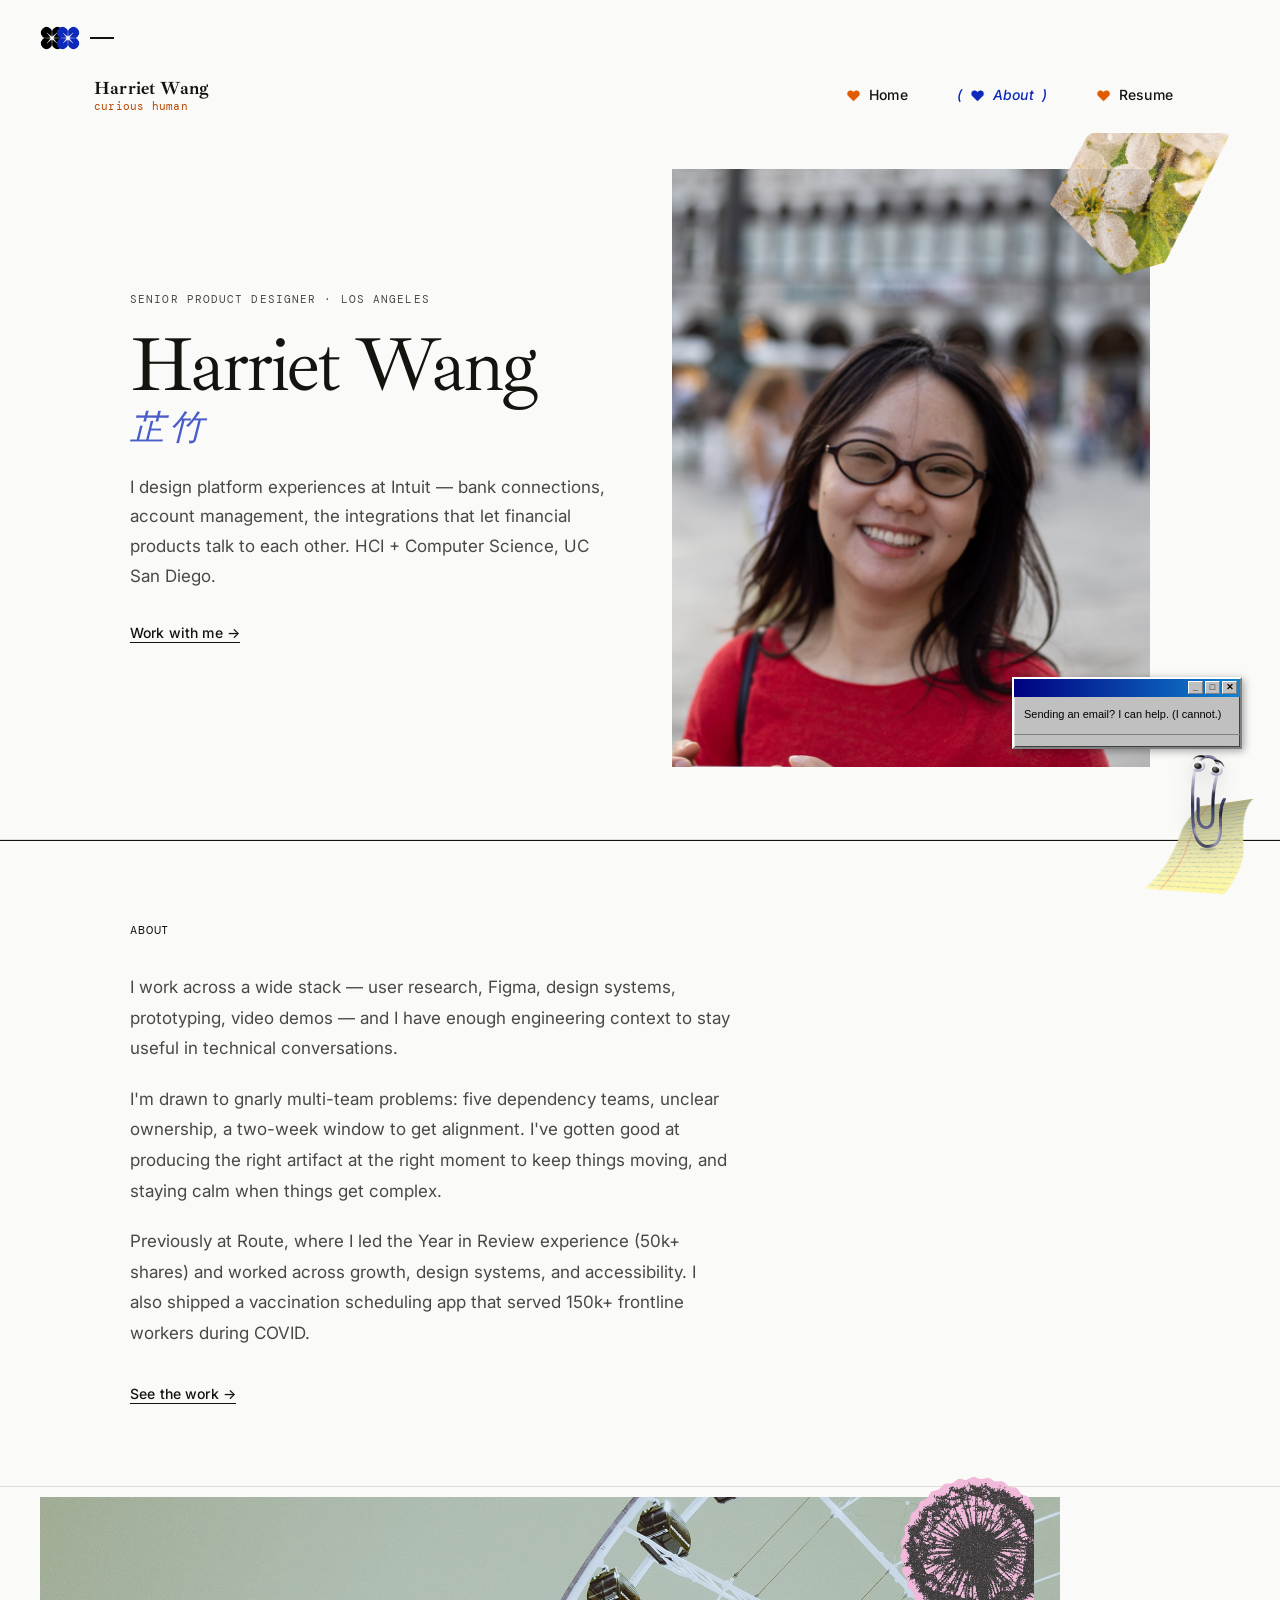
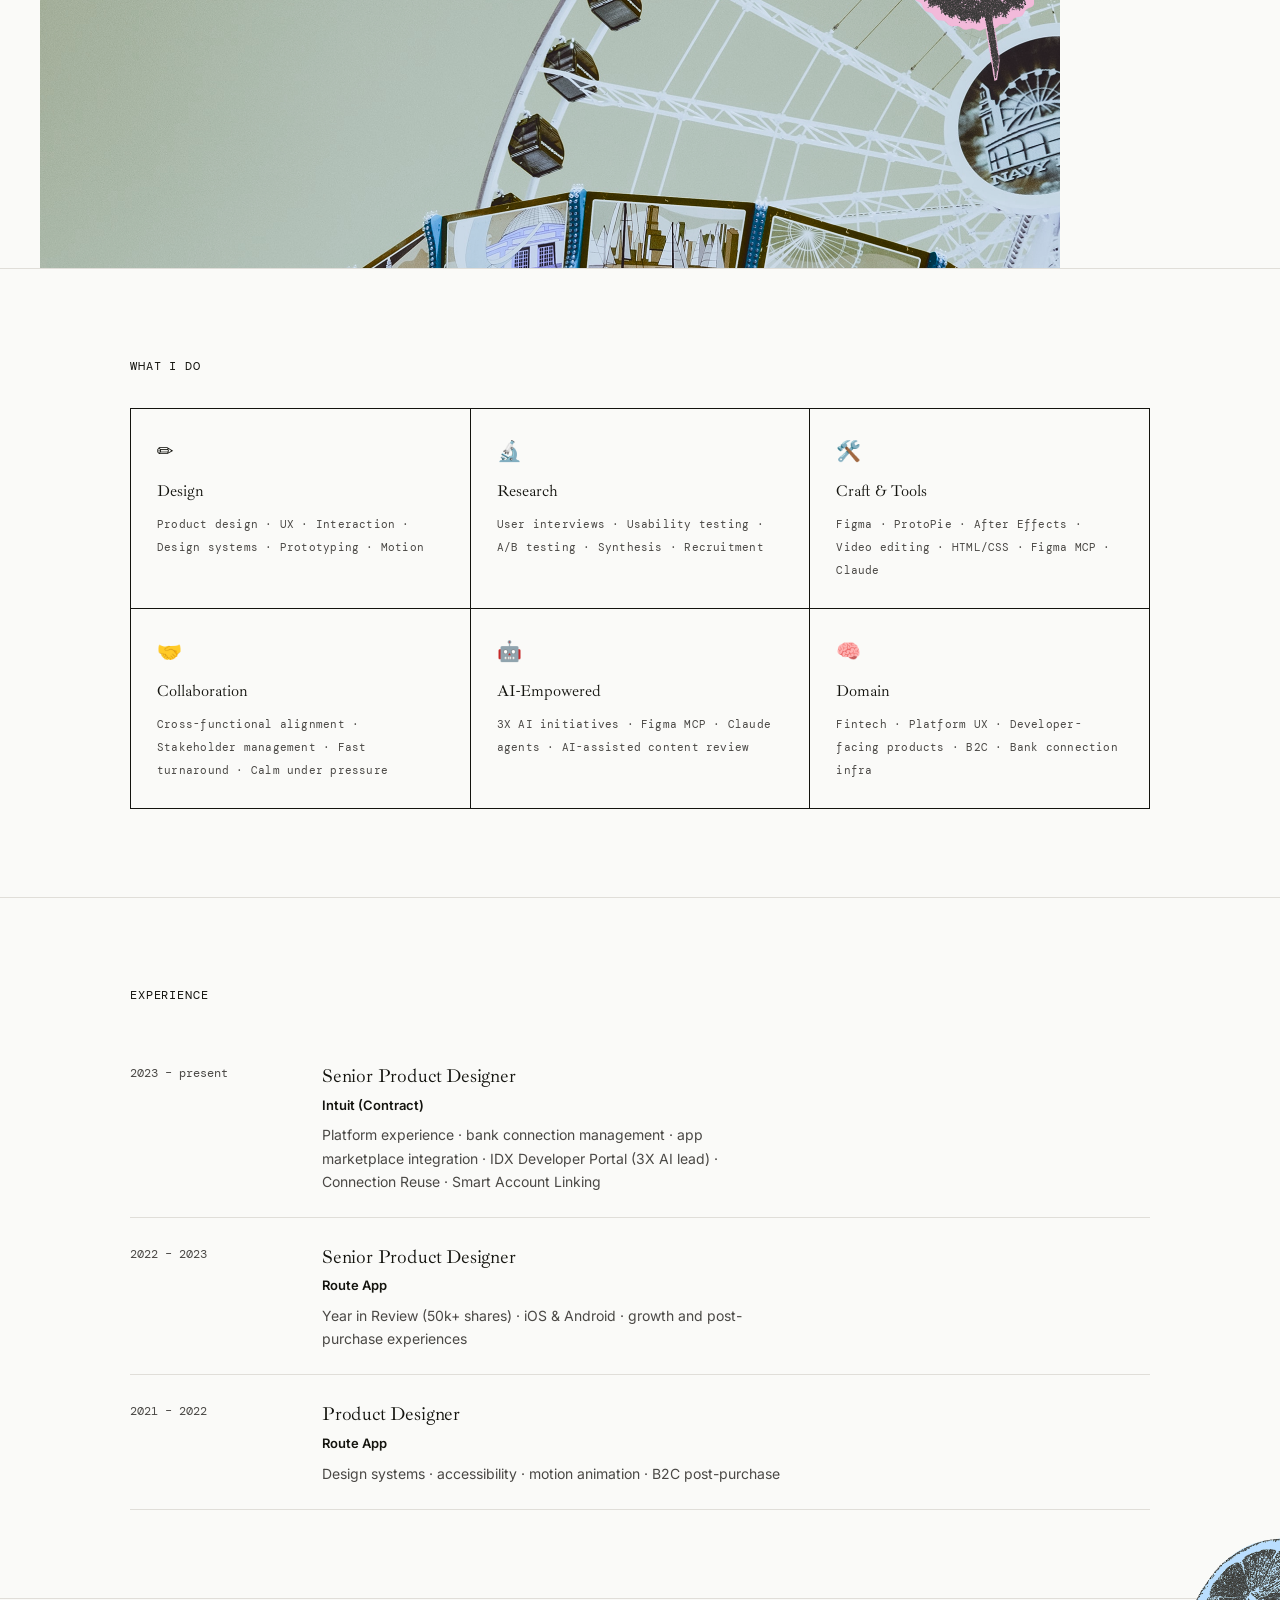
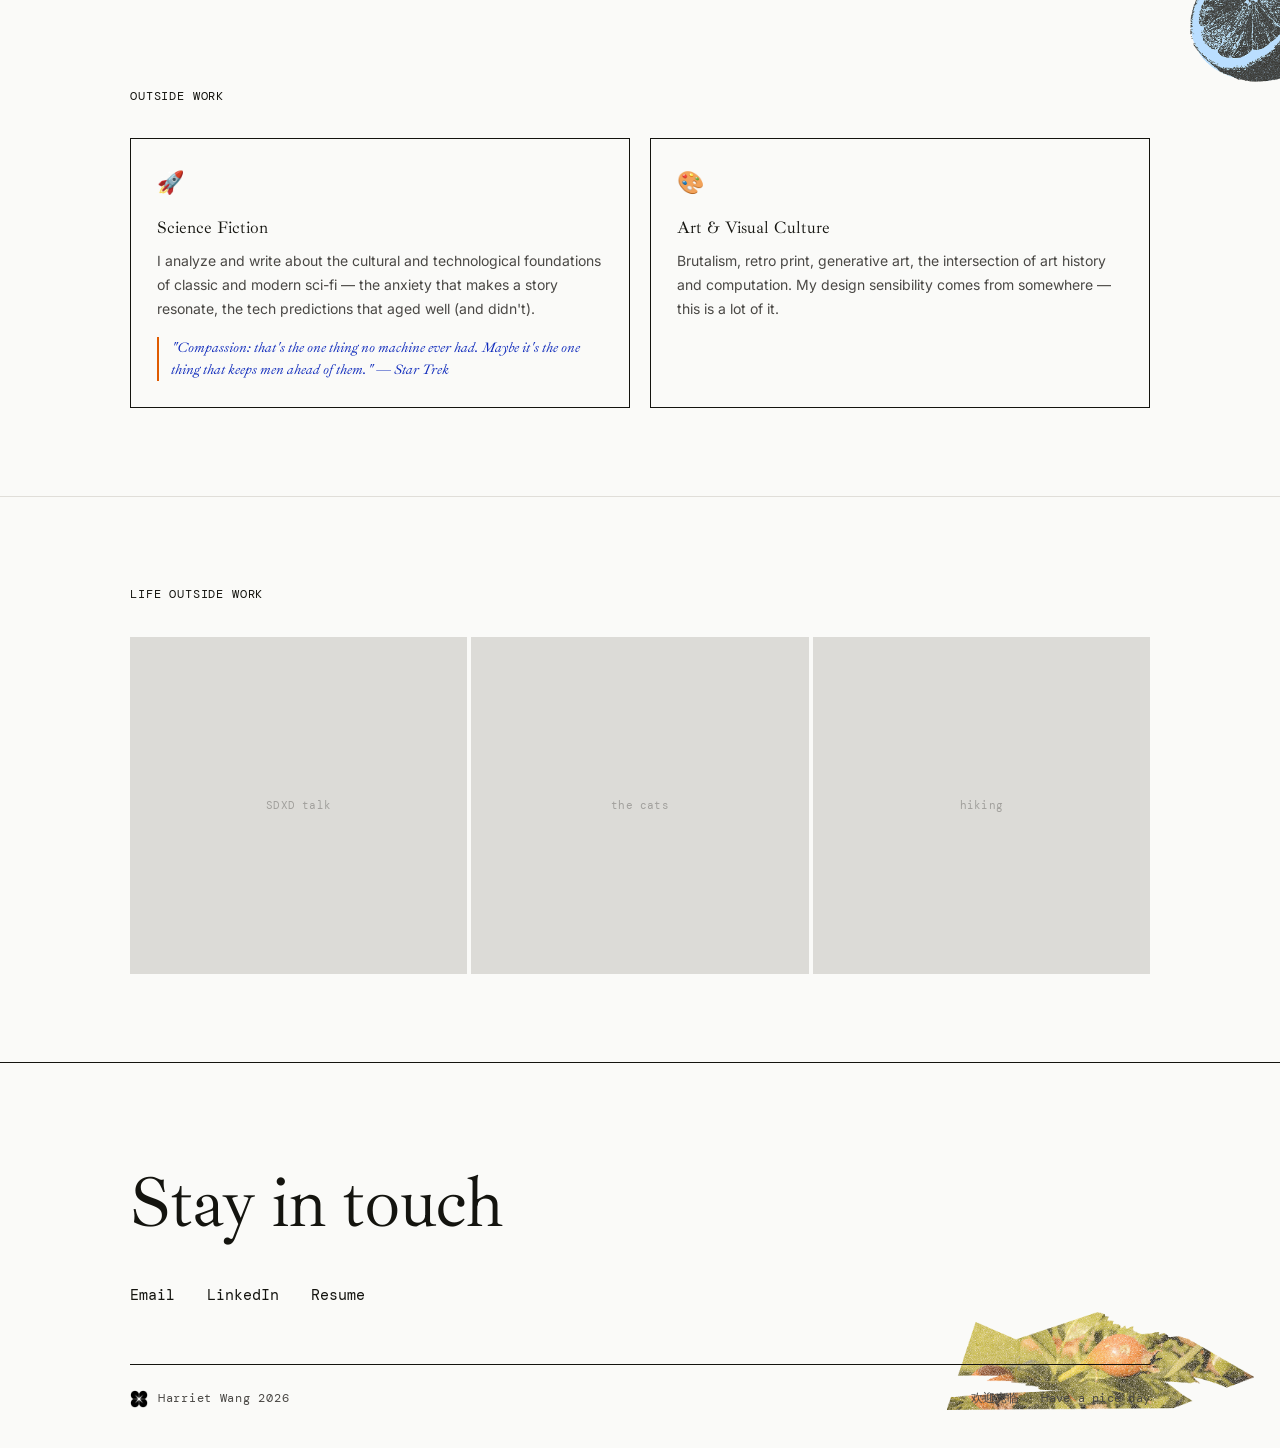
==== pages/about.html @ 8d23b176 "Initial commit — y2k brutalist redesign" ====
<!DOCTYPE html>
<html lang="en">
<head>
  <meta charset="UTF-8"/><meta name="viewport" content="width=device-width, initial-scale=1.0"/>
  <title>About — Harriet Wang</title>
  <meta name="description" content="About Harriet Wang — a product designer with 6+ years across fintech platforms, design systems, and B2C growth experiences."/>
  <link rel="canonical" href="https://your-domain-here.com/pages/about.html"/>

  <!-- Open Graph / social preview — update SITE in this comment's source (build script) once the real domain is live -->
  <meta property="og:type" content="website"/>
  <meta property="og:site_name" content="Harriet Wang"/>
  <meta property="og:title" content="About — Harriet Wang"/>
  <meta property="og:description" content="About Harriet Wang — a product designer with 6+ years across fintech platforms, design systems, and B2C growth experiences."/>
  <meta property="og:url" content="https://your-domain-here.com/pages/about.html"/>
  <meta property="og:image" content="https://your-domain-here.com/img/og-image.jpg"/>
  <meta name="twitter:card" content="summary_large_image"/>
  <meta name="twitter:title" content="About — Harriet Wang"/>
  <meta name="twitter:description" content="About Harriet Wang — a product designer with 6+ years across fintech platforms, design systems, and B2C growth experiences."/>
  <meta name="twitter:image" content="https://your-domain-here.com/img/og-image.jpg"/>

  <link rel="icon" href="../favicon.ico" sizes="any"/>
  <link rel="icon" type="image/png" sizes="32x32" href="../img/favicon-32.png"/>
  <link rel="icon" type="image/png" sizes="16x16" href="../img/favicon-16.png"/>
  <link rel="apple-touch-icon" href="../img/apple-touch-icon.png"/>
  <link rel="stylesheet" href="../css/style.css"/>
  <script src="../js/main.js" defer></script>
</head>
<body>

<div class="brand-strip">
  <a href="../index.html" class="brand" aria-label="Harriet Wang — Home">
    <img src="../img/clover-black.png" alt="" class="brand__clover"/>
    <img src="../img/clover-blue.png" alt="" class="brand__clover"/>
    <span class="brand__dash"></span>
  </a>
</div>

<nav class="nav">
  <div class="nav__pill">
    <div class="nav__brandtext">
      <a href="../index.html" class="nav__name">Harriet Wang</a>
      <span class="nav__tagline">curious human</span>
    </div>
    <ul class="nav__links">
      <li><a href="../index.html" class="nav__link"><span class="nav__heart"><img class="h-orange" src="../img/heart-orange.png" alt=""/><img class="h-blue" src="../img/heart-blue.png" alt=""/></span>Home</a></li>
      <li><a href="about.html" class="nav__link"><span class="nav__heart"><img class="h-orange" src="../img/heart-orange.png" alt=""/><img class="h-blue" src="../img/heart-blue.png" alt=""/></span>About</a></li>
      <li><a href="../files/Harriet-Wang-Resume.pdf" class="nav__link" target="_blank"><span class="nav__heart"><img class="h-orange" src="../img/heart-orange.png" alt=""/><img class="h-blue" src="../img/heart-blue.png" alt=""/></span>Resume</a></li>
    </ul>
  </div>
</nav>

<main>
<section class="about-hero">
  <img src="../img/blossom.png" alt="" class="deco about-hero__deco" aria-hidden="true"/>
  <div class="container about-hero__inner">
    <div>
      <p class="about-hero__eyebrow">Senior Product Designer · Los Angeles</p>
      <h1 class="about-hero__name">
        Harriet Wang
        <span class="zh">芷竹</span>
      </h1>
      <p class="about-hero__bio">
        I design platform experiences at Intuit — bank connections, account management, the integrations that let financial products talk to each other. HCI + Computer Science, UC San Diego.
      </p>
      <a href="mailto:harrietzzw@gmail.com" class="link-primary">Work with me →</a>
    </div>
    <div class="about-hero__photo">
      <img src="../img/harriet.jpg" alt="Harriet Wang" loading="lazy"/>
    </div>
  </div>
</section>

<hr class="rule"/>

<section class="about-bio-section">
  <div class="container">
    <h2 class="section-label fade-in">About</h2>
    <p class="fade-in">I work across a wide stack — user research, Figma, design systems, prototyping, video demos — and I have enough engineering context to stay useful in technical conversations.</p>
    <p class="fade-in">I'm drawn to gnarly multi-team problems: five dependency teams, unclear ownership, a two-week window to get alignment. I've gotten good at producing the right artifact at the right moment to keep things moving, and staying calm when things get complex.</p>
    <p class="fade-in">Previously at Route, where I led the Year in Review experience (50k+ shares) and worked across growth, design systems, and accessibility. I also shipped a vaccination scheduling app that served 150k+ frontline workers during COVID.</p>
    <a href="../index.html" class="link-primary fade-in">See the work →</a>
  </div>
</section>

<hr class="rule"/>

<section>
  <div class="container about-photo">
    <img src="../img/dandelion.png" alt="" class="deco about-photo__deco" aria-hidden="true"/>
    <div class="about-photo__frame">
      <img src="../img/ferris-wheel.png" alt="Navy Pier ferris wheel"/>
    </div>
  </div>
</section>

<hr class="rule"/>

<section style="padding: clamp(3rem,7vw,5.5rem) 0;">
  <div class="container">
    <h2 class="section-label fade-in">What I do</h2>
    <div class="skills-grid fade-in">
      <div class="skill-item"><div class="skill-item__icon">✏️</div><h3 class="skill-item__title">Design</h3><p class="skill-item__list">Product design · UX · Interaction · Design systems · Prototyping · Motion</p></div>
      <div class="skill-item"><div class="skill-item__icon">🔬</div><h3 class="skill-item__title">Research</h3><p class="skill-item__list">User interviews · Usability testing · A/B testing · Synthesis · Recruitment</p></div>
      <div class="skill-item"><div class="skill-item__icon">🛠️</div><h3 class="skill-item__title">Craft & Tools</h3><p class="skill-item__list">Figma · ProtoPie · After Effects · Video editing · HTML/CSS · Figma MCP · Claude</p></div>
      <div class="skill-item"><div class="skill-item__icon">🤝</div><h3 class="skill-item__title">Collaboration</h3><p class="skill-item__list">Cross-functional alignment · Stakeholder management · Fast turnaround · Calm under pressure</p></div>
      <div class="skill-item"><div class="skill-item__icon">🤖</div><h3 class="skill-item__title">AI-Empowered</h3><p class="skill-item__list">3X AI initiatives · Figma MCP · Claude agents · AI-assisted content review</p></div>
      <div class="skill-item"><div class="skill-item__icon">🧠</div><h3 class="skill-item__title">Domain</h3><p class="skill-item__list">Fintech · Platform UX · Developer-facing products · B2C · Bank connection infra</p></div>
    </div>
  </div>
</section>

<hr class="rule"/>

<section style="padding: clamp(3rem,7vw,5.5rem) 0; position:relative;">
  <img src="../img/lemon.png" alt="" class="deco exp-photo-deco" aria-hidden="true"/>
  <div class="container">
    <h2 class="section-label fade-in">Experience</h2>
    <div class="exp-item fade-in"><span class="exp-item__date">2023 – present</span><div><p class="exp-item__role">Senior Product Designer</p><p class="exp-item__co">Intuit (Contract)</p><p class="exp-item__desc">Platform experience · bank connection management · app marketplace integration · IDX Developer Portal (3X AI lead) · Connection Reuse · Smart Account Linking</p></div></div>
    <div class="exp-item fade-in"><span class="exp-item__date">2022 – 2023</span><div><p class="exp-item__role">Senior Product Designer</p><p class="exp-item__co">Route App</p><p class="exp-item__desc">Year in Review (50k+ shares) · iOS & Android · growth and post-purchase experiences</p></div></div>
    <div class="exp-item fade-in"><span class="exp-item__date">2021 – 2022</span><div><p class="exp-item__role">Product Designer</p><p class="exp-item__co">Route App</p><p class="exp-item__desc">Design systems · accessibility · motion animation · B2C post-purchase</p></div></div>
  </div>
</section>

<hr class="rule"/>

<section style="padding: clamp(3rem,7vw,5.5rem) 0;">
  <div class="container">
    <h2 class="section-label fade-in">Outside work</h2>
    <div class="outside-grid fade-in">
      <div class="outside-card">
        <div class="outside-card__emoji">🚀</div>
        <h3 class="outside-card__title">Science Fiction</h3>
        <p class="outside-card__body">I analyze and write about the cultural and technological foundations of classic and modern sci-fi — the anxiety that makes a story resonate, the tech predictions that aged well (and didn't).</p>
        <p class="outside-card__quote">"Compassion: that's the one thing no machine ever had. Maybe it's the one thing that keeps men ahead of them." — Star Trek</p>
      </div>
      <div class="outside-card">
        <div class="outside-card__emoji">🎨</div>
        <h3 class="outside-card__title">Art & Visual Culture</h3>
        <p class="outside-card__body">Brutalism, retro print, generative art, the intersection of art history and computation. My design sensibility comes from somewhere — this is a lot of it.</p>
      </div>
    </div>
  </div>
</section>

<hr class="rule"/>

<!-- ============================================================
     Life outside work — Instagram-style photo grid. Hover each cell
     to see the caption via the custom cursor tooltip (same
     mechanism the project cards use — just a data-cursor attribute).
     Swap the grey .ig-cell__ph placeholder divs for real
     <img src="..."/> tags once photos are ready; the data-cursor
     caption and hover behavior need no changes. To add a photo,
     copy one .ig-cell block and edit the caption + placeholder text.
     ============================================================ -->
<section style="padding: clamp(3rem,7vw,5.5rem) 0;">
  <div class="container">
    <h2 class="section-label fade-in">Life outside work</h2>
    <div class="ig-grid fade-in">
      <div class="ig-cell" data-cursor="Harriet giving a talk at SDXD conference" role="img" aria-label="Harriet giving a talk at SDXD conference">
        <div class="ig-cell__ph"><span>SDXD talk</span></div>
      </div>
      <div class="ig-cell" data-cursor="Harriet's cats" role="img" aria-label="Harriet's cats">
        <div class="ig-cell__ph"><span>the cats</span></div>
      </div>
      <div class="ig-cell" data-cursor="Harriet enjoys hiking in her free time" role="img" aria-label="Harriet enjoys hiking in her free time">
        <div class="ig-cell__ph"><span>hiking</span></div>
      </div>
    </div>
  </div>
</section>

</main>

<footer class="footer">
  <img src="../img/berry-leaf.png" alt="" class="footer-deco" aria-hidden="true"/>
  <div class="container footer__content">
    <h2 class="footer__headline">Stay in touch</h2>
    <div class="footer__links">
      <a href="mailto:harrietzzw@gmail.com" class="footer__link">Email</a>
      <a href="#" class="footer__link">LinkedIn</a>
      <a href="../files/Harriet-Wang-Resume.pdf" class="footer__link">Resume</a>
    </div>
    <div class="footer__bottom">
      <img src="../img/clover-black.png" alt="" class="footer__bottom-clover"/>
      <span class="footer__sig">Harriet Wang 2026</span>
      <span class="footer__closing">欢迎光临 · Have a nice day</span>
    </div>
  </div>
</footer>

</body>
</html>
---- css/style.css ----
/* ============================================
   HARRIET WANG — v3
   Almost white · One accent · Images · Readable
   ============================================ */

@import url('https://fonts.googleapis.com/css2?family=Ibarra+Real+Nova:ital,wght@0,400..700;1,400..700&family=Inter:ital,opsz,wght@0,14..32,300..700;1,14..32,400..500&family=DM+Mono:wght@400;500&display=swap');

:root {
  --bg:       #FAFAF8;
  --surface:  #F3F2EF;
  --ink:      #14140F;
  --mid:      #4A4845;
  --faint:    #E0DED9;
  --accent:   #0D29BB;   /* blue heart */
  --orange:   #DF5B01;   /* orange heart — decorative/large-text/border use (3:1 AA-large is enough) */
  --orange-text: #B84600; /* darker variant for small running text — passes 4.5:1 AA on --bg */

  /* display: serif close to Ibarra Real Nova · retro mono: SF Mono w/ DM Mono fallback · body: Inter */
  --serif:  'Ibarra Real Nova', 'DM Serif Display', Georgia, serif;
  --sans:   'Inter', 'DM Sans', system-ui, sans-serif;
  --mono:   ui-monospace, 'SF Mono', 'SFMono-Regular', Menlo, Consolas, 'DM Mono', monospace;

  --nav-h:  60px;
  --max-w:  1100px;
  --gutter: clamp(1.25rem, 4vw, 2.5rem);
  --radius: 0px;   /* brutalist: square corners everywhere except the pill nav + CTA pill */
}

*, *::before, *::after { box-sizing: border-box; margin: 0; padding: 0; }
html { font-size: 16px; scroll-behavior: smooth; -webkit-font-smoothing: antialiased; }
body {
  background: var(--bg); color: var(--ink); font-family: var(--sans); line-height: 1.6; overflow-x: hidden;
}
/* cursor:none only applies once main.js confirms the custom cursor actually initialized —
   see initCursor() in main.js. This means if JS fails to load, people keep a normal
   pointer instead of losing the cursor entirely. */
.has-custom-cursor,
.has-custom-cursor a, .has-custom-cursor button, .has-custom-cursor .project-card, .has-custom-cursor .project-card *,
.has-custom-cursor [data-cursor],
.has-custom-cursor #clippy, .has-custom-cursor #clippy *, .has-custom-cursor #clippy-paper,
.has-custom-cursor input, .has-custom-cursor select, .has-custom-cursor textarea,
.has-custom-cursor [role="button"], .has-custom-cursor .glow-word, .has-custom-cursor .nav__link {
  cursor: none;
}

/* ── KEYBOARD FOCUS ──
   Custom, on-brand focus ring — shows only for keyboard navigation (:focus-visible),
   never on mouse clicks, so it doesn't clash with the custom cursor. */
a:focus-visible, button:focus-visible, input:focus-visible,
[role="button"]:focus-visible, .project-card:focus-visible,
.carousel-btn:focus-visible, .nav__link:focus-visible {
  outline: 2px solid var(--accent);
  outline-offset: 3px;
}
.btn-pill:focus-visible { outline-offset: 4px; }

/* ── CUSTOM CURSOR ── */
.cursor {
  position: fixed; top: 0; left: 0; z-index: 99999;
  pointer-events: none; display: flex; align-items: flex-start; gap: 8px;
  opacity: 0; transition: opacity 0.15s;
  will-change: transform;
}
.cursor__arrow {
  width: 22px; height: 22px; flex-shrink: 0;
  transition: width .18s ease, height .18s ease;
  display: block;
}
.cursor__label {
  font-family: var(--mono); font-size: 10px; letter-spacing: 0.04em;
  background: var(--ink); color: var(--bg);
  padding: 3px 8px; border-radius: 4px;
  white-space: nowrap;
  opacity: 0; transform: translateY(3px) translateX(-4px);
  transition: opacity .18s ease, transform .18s ease;
  margin-top: 4px;
}
.cursor.is-hover .cursor__label { opacity: 1; transform: none; }

a { color: inherit; text-decoration: none; }
img { display: block; max-width: 100%; }

/* ============================================  BRAND MARK (static, scrolls away — NOT part of the floating nav)  */
.brand-strip { padding: 26px var(--gutter) 0; position: relative; z-index: 90; }
.brand {
  display: inline-flex; align-items: center; gap: 0;
}
.brand__clover { height: 24px; width: auto; display: block; }
.brand__clover + .brand__clover { margin-left: -8px; }
.brand__dash { width: 24px; height: 1.5px; background: var(--ink); margin-left: 10px; }

/* ============================================  NAV (sticky → floating pill on scroll)  */
.nav {
  position: sticky; top: 0; z-index: 100;
  padding: 14px var(--gutter);
  transition: padding 0.35s ease;
}
.nav__pill {
  max-width: var(--max-w); margin: 0 auto;
  display: flex; align-items: center; justify-content: space-between;
  padding: 6px 4px;
  border-radius: 0;
  transition: background 0.35s ease, box-shadow 0.35s ease, padding 0.35s ease, border-radius 0.35s ease, border-color 0.35s ease;
}

/* lifted pill once scrolled */
.nav.scrolled { padding-top: 10px; }
.nav.scrolled .nav__pill {
  background: rgba(250,250,248,0.72);
  backdrop-filter: blur(18px) saturate(160%);
  -webkit-backdrop-filter: blur(18px) saturate(160%);
  border-radius: 999px;
  padding: 12px 22px;
  box-shadow: 0 1px 0 rgba(20,20,15,0.08), 0 12px 30px -14px rgba(20,20,15,0.28);
}

.nav__brandtext { display: flex; flex-direction: column; line-height: 1.2; gap: 1px; }
.nav__name {
  font-family: var(--serif); font-weight: 700; font-size: 1.125rem; color: var(--ink);
  letter-spacing: 0.01em;
}
.nav__tagline {
  font-family: var(--mono); font-size: 0.6875rem; color: var(--orange-text);
  letter-spacing: 0.02em;
}

.nav__links { display: flex; align-items: center; gap: 2.25rem; list-style: none; }
.nav__link {
  display: inline-flex; align-items: center; gap: 8px;
  font-size: 0.875rem; font-weight: 500; color: var(--ink); letter-spacing: 0.01em;
  transition: color 0.18s, font-style 0.18s;
  position: relative; padding-bottom: 2px;
}
.nav__heart { position: relative; width: 15px; height: 15px; flex-shrink: 0; }
.nav__heart img { position: absolute; inset: 0; width: 100%; height: 100%; transition: opacity 0.2s ease; }
.nav__heart .h-blue { opacity: 0; }

/* ( and ) revealed on hover / active */
.nav__link::before { content: '('; opacity: 0; transform: translateX(-3px); transition: opacity 0.2s, transform 0.2s; display: inline-block; }
.nav__link::after  { content: ')'; opacity: 0; transform: translateX( 3px); transition: opacity 0.2s, transform 0.2s; display: inline-block; }

.nav__link:hover        { color: var(--accent); font-style: italic; }
.nav__link.active       { color: var(--accent); font-style: italic; }

.nav__link:hover::before,  .nav__link:hover::after  { opacity: 1; transform: translateX(0); }
.nav__link.active::before, .nav__link.active::after { opacity: 1; transform: translateX(0); }

.nav__link:hover .h-blue, .nav__link.active .h-blue   { opacity: 1; }
.nav__link:hover .h-orange, .nav__link.active .h-orange { opacity: 0; }

@media (max-width: 720px) {
  .brand-strip { padding: 16px 20px 0; }
  .nav { padding: 10px 20px; }
  .nav__links { gap: 20px; }
  .nav__link { font-size: 0.78rem; gap: 5px; }
  .nav__heart { width: 12px; height: 12px; }
}

/* ============================================  LAYOUT  */
.container { width: 100%; max-width: var(--max-w); margin: 0 auto; padding: 0 var(--gutter); }
hr.rule { border: none; border-top: 1px solid var(--faint); }

/* ============================================  HERO  */
.hero { padding-top: clamp(2.5rem, 6vh, 4rem); padding-bottom: clamp(3.5rem, 8vh, 5.5rem); }

/* Two-column hero layout */
.hero__cols {
  display: grid;
  grid-template-columns: 1fr 1fr;
  gap: clamp(3rem, 6vw, 6rem);
  align-items: start;
}
.hero__left { min-width: 0; }
.hero__right { display: flex; justify-content: flex-end; align-items: flex-start; }
.hero__photo-outer { position: relative; width: 100%; max-width: 380px; padding: 22px 0 56px; }
.hero__photo-wrap {
  width: 100%;
  aspect-ratio: 1 / 1.05;
  border-radius: 0;
  overflow: hidden;
  background: #DCDBD7;
  border: none;
  position: relative;
  z-index: 3;
}
.hero__photo {
  width: 100%; height: 100%;
  object-fit: cover; object-position: center 22%; display: block;
}
.hero__deco { position: absolute; pointer-events: none; user-select: none; }
.hero__deco--blossom { width: 46%; left: -18%; bottom: 6%; z-index: 1; transform: rotate(-6deg); }
.hero__deco--butterfly { width: 42%; right: -18%; top: 2%; z-index: 2; transform: rotate(4deg); }

.hero__status {
  display: inline-flex; align-items: center; gap: 0.5rem;
  font-family: var(--mono); font-size: 0.75rem; color: var(--mid);
  letter-spacing: 0.07em; text-transform: uppercase; margin-bottom: 1.75rem;
}
.hero__dot { width: 6px; height: 6px; border-radius: 50%; background: var(--accent); flex-shrink: 0; animation: blink 2.5s ease-in-out infinite; }
@keyframes blink { 0%,100%{opacity:1} 50%{opacity:0.35} }

.hero__headline {
  position: relative;
  font-family: var(--serif); font-weight: 700;
  font-size: clamp(2rem, 4vw, 2.95rem);
  line-height: 1.16; letter-spacing: -0.01em;
  color: var(--ink); margin-bottom: 1.75rem; max-width: 700px;
}
.hero__headline em { font-style: italic; }

/* cursor radial glow — tracks across the whole headline, all words */
.hero__headline-glow { position: relative; display: block; }
.hero__headline-glow .glow-base { color: var(--ink); display: block; }
.hero__headline-glow .glow-layer {
  position: absolute; top: 0; left: 0; width: 100%; height: 100%;
  color: transparent; display: block;
  background: radial-gradient(circle 0px at 50% 50%, var(--accent) 0%, transparent 100%);
  -webkit-background-clip: text; background-clip: text;
  pointer-events: none;
}

.hero__body {
  font-family: var(--sans);
  font-size: clamp(1rem, 1.6vw, 1.15rem);
  color: var(--ink); max-width: 500px; line-height: 1.65;
  font-weight: 400; margin-bottom: 2.25rem;
}
.hero__body a { color: var(--accent); text-decoration: underline; text-underline-offset: 3px; }

.hero__actions { display: flex; gap: 1.5rem; align-items: center; flex-wrap: wrap; }

.btn-pill {
  display: inline-block;
  background: var(--ink); color: var(--bg);
  font-family: var(--mono); font-size: 0.9rem;
  padding: 13px 26px; border-radius: 999px; border: 1.5px solid var(--ink);
  transition: background 0.2s ease, color 0.2s ease;
}
.btn-pill:hover { background: var(--bg); color: var(--ink); }

.link-primary {
  font-size: 0.875rem; font-weight: 500; color: var(--ink);
  border-bottom: 1.5px solid var(--ink); padding-bottom: 1px;
  letter-spacing: 0.01em; transition: color 0.18s, border-color 0.18s;
}
.link-primary:hover { color: var(--accent); border-color: var(--accent); }

.link-muted { font-size: 0.875rem; color: var(--mid); transition: color 0.18s; }
.link-muted:hover { color: var(--ink); }

/* ============================================  SECTION LABELS  */
.section-label {
  font-family: var(--mono); font-size: 0.75rem; font-weight: 400; letter-spacing: 0.07em;
  text-transform: uppercase; color: var(--ink); margin-bottom: 2rem;
}

/* ============================================  WIP BANNER  */
.wip-banner {
  display: flex; align-items: center; gap: 0.75rem;
  padding: 0.875rem 1.25rem;
  border: 1.5px solid var(--ink); border-radius: 0;
  background: var(--bg); margin-bottom: 2.5rem;
}
.wip-banner__dot { width: 6px; height: 6px; border-radius: 50%; background: var(--accent); flex-shrink: 0; animation: blink 2s ease-in-out infinite; }
.wip-banner p { font-size: 0.875rem; color: var(--mid); }
.wip-banner strong { color: var(--ink); font-weight: 500; }

/* ============================================  PROJECT GRID  */
.projects { padding: clamp(3rem, 7vw, 5.5rem) 0; }

.project-grid {
  display: grid;
  grid-template-columns: 1fr 1fr;
  gap: 1.25rem;
}

/* ── HORIZONTAL PROJECT CAROUSEL (homepage) ── */
.project-carousel { position: relative; }
.project-carousel__track {
  display: flex; gap: 1.25rem;
  overflow-x: auto; scroll-snap-type: x mandatory;
  padding: 14px 4px 22px;
  scrollbar-width: none; -ms-overflow-style: none;
}
.project-carousel__track::-webkit-scrollbar { display: none; }
.project-carousel__track .project-card {
  flex: 0 0 340px; scroll-snap-align: start; flex-direction: column;
}
.project-carousel__track .project-card--star {
  flex: 0 0 420px; flex-direction: column;
}
.project-carousel__track .project-card--star .project-card__thumb {
  width: 100%; aspect-ratio: 16/10; min-height: unset;
}
.project-carousel__track .project-card--star .project-card__body {
  padding: 1.5rem; justify-content: flex-start;
}
.project-carousel__track .project-card--star .project-card__title { font-size: 1.375rem; }

.project-carousel__controls {
  display: flex; align-items: center; gap: 14px;
  margin-top: 1.5rem;
}
.carousel-btn {
  width: 34px; height: 34px; flex-shrink: 0;
  border: 1.5px solid var(--ink); background: var(--bg); color: var(--ink);
  font-family: var(--mono); font-size: 0.9rem; cursor: pointer;
  display: flex; align-items: center; justify-content: center;
  transition: background 0.18s ease, color 0.18s ease;
}
.carousel-btn:hover { background: var(--ink); color: var(--bg); }
.project-carousel__bar {
  flex: 1; height: 3px; background: var(--faint); position: relative; cursor: pointer;
}
.project-carousel__thumb {
  position: absolute; top: 0; left: 0; height: 100%;
  background: var(--ink); width: 20%;
  transition: background 0.18s ease;
}
.project-carousel__bar:hover .project-carousel__thumb { background: var(--accent); }

@media (max-width: 640px) {
  .project-carousel__track .project-card,
  .project-carousel__track .project-card--star { flex-basis: 82vw; }
}

/* Mini cards — "More work" carousel on project detail pages */
.more-work { padding: clamp(3rem,7vw,5.5rem) 0; border-top: 1.5px solid var(--ink); }
.project-carousel__track .project-card--mini {
  flex: 0 0 260px; flex-direction: column;
}
.project-carousel__track .project-card--mini .project-card__thumb {
  aspect-ratio: 4/3; min-height: unset;
}
.project-carousel__track .project-card--mini .project-card__body {
  padding: 1rem 1.125rem; gap: 0.4rem;
}
.project-carousel__track .project-card--mini .project-card__title { font-size: 1.0625rem; }

.project-card {
  display: flex; flex-direction: column;
  border: 1.5px solid var(--ink); border-radius: 0;
  background: var(--bg); overflow: hidden;
  transition: box-shadow 0.22s ease, transform 0.22s ease;
  cursor: pointer; text-decoration: none; color: inherit;
}
.project-card:hover { transform: translateY(-3px); box-shadow: 6px 6px 0 var(--ink); }

.project-card__thumb {
  width: 100%; aspect-ratio: 16/9; overflow: hidden;
  background: var(--surface); flex-shrink: 0;
}
.project-card__thumb img {
  width: 100%; height: 100%; object-fit: cover;
  transition: transform 0.4s ease;
}


/* placeholder color-blocks for cards without images */
.thumb--blue   { background: #E8EFFA; }
.thumb--slate  { background: #EAEBEE; }
.thumb--warm   { background: #F2EDE6; }
.thumb--green  { background: #E6F0EA; }
.thumb--dashed { background: var(--surface); border: 2px dashed var(--faint); }

.project-card__body { padding: 1.5rem; display: flex; flex-direction: column; gap: 0.625rem; flex: 1; }

.project-card__tags { display: flex; gap: 0.4rem; flex-wrap: wrap; margin-bottom: 0.125rem; }
.tag {
  font-family: var(--mono); font-size: 0.6875rem; letter-spacing: 0.05em;
  text-transform: uppercase; color: var(--mid);
  padding: 0.2rem 0.55rem; border: 1px solid var(--mid); border-radius: 0;
}
.tag--accent   { color: var(--accent); border-color: var(--accent); }
.tag--green    { color: var(--accent); border-color: var(--accent); }
.tag--featured { color: var(--orange-text); background: transparent; border-color: var(--orange); }

.project-card__title { font-family: var(--serif); font-size: 1.375rem; font-weight: 400; letter-spacing: -0.02em; line-height: 1.2; color: var(--ink); }

.project-card__desc { font-size: 0.9375rem; color: var(--ink); line-height: 1.65; font-weight: 400; }

.project-card__footer {
  display: flex; align-items: center; justify-content: space-between;
  margin-top: auto; padding-top: 0.875rem;
  border-top: 1px solid var(--faint);
}
.project-card__stats { display: flex; gap: 1.25rem; }
.stat__num  { font-family: var(--serif); font-size: 1.25rem; color: var(--ink); line-height: 1; display: block; letter-spacing: -0.02em; }
.stat__label { font-family: var(--mono); font-size: 0.6875rem; color: var(--mid); letter-spacing: 0.05em; text-transform: uppercase; }
.project-card__arrow { font-size: 0.9375rem; color: var(--faint); transition: color 0.18s, transform 0.18s; }
.project-card:hover .project-card__arrow { color: var(--accent); transform: translate(2px,-2px); }

/* ── CARD CTA BUTTONS ── */
.card-btn {
  display: inline-flex; align-items: center; gap: 5px;
  font-family: var(--mono); font-size: 0.72rem; font-weight: 500;
  text-transform: uppercase; letter-spacing: 0.03em;
  padding: 8px 14px; border-radius: 0; border: 1.5px solid var(--ink);
  white-space: nowrap; flex-shrink: 0;
  transition: background 0.2s, color 0.2s, border-color 0.2s;
}
.card-btn--primary {
  background: var(--ink); color: var(--bg);
}
.project-card:hover .card-btn--primary {
  background: var(--accent); border-color: var(--accent); color: #fff;
}
.card-btn--wip {
  background: transparent; color: var(--mid);
  border-color: var(--faint);
}
.project-card:hover .card-btn--wip {
  border-color: var(--mid);
}

/* ── CARD CLICK EXIT ANIMATION ── */
@keyframes card-leave {
  0%   { opacity: 1; transform: translateY(-2px) scale(1); box-shadow: 0 0 0 2px var(--accent); }
  35%  { opacity: 1; transform: translateY(-2px) scale(1); box-shadow: 0 0 0 2px var(--accent); }
  100% { opacity: 0; transform: translateY(-10px) scale(1.01); box-shadow: none; }
}
.project-card.is-leaving {
  animation: card-leave 0.32s ease forwards !important;
  pointer-events: none; z-index: 5;
  border-color: var(--accent);
}

/* ── PAGE ENTER ANIMATION ── */
/* Body fades in — NO transform here; transform on body breaks position:fixed (cursor, nav) */
@keyframes page-fade-in {
  from { opacity: 0; }
  to   { opacity: 1; }
}
/* Content slides up independently */
@keyframes page-slide-up {
  from { opacity: 0; transform: translateY(12px); }
  to   { opacity: 1; transform: translateY(0); }
}
body { animation: page-fade-in 0.25s ease both; }
.hero, .projects, .experience, .project-page, main, article {
  animation: page-slide-up 0.45s ease both;
}

/* star / featured card — full-width horizontal */
.project-card--star { grid-column: 1 / -1; flex-direction: row; }
.project-card--star .project-card__thumb { width: 42%; aspect-ratio: unset; min-height: 240px; flex-shrink: 0; }
.project-card--star .project-card__body  { padding: 2rem 2.25rem; justify-content: center; }
.project-card--star .project-card__title { font-size: 1.75rem; }

/* legacy alias kept for safety */
.project-card--full { grid-column: 1 / -1; flex-direction: row; }
.project-card--full .project-card__thumb { width: 42%; aspect-ratio: unset; min-height: 220px; }
.project-card--full .project-card__body  { padding: 2rem; }
.project-card--full .project-card__title { font-size: 1.625rem; }

/* fun/hackathon */
.project-card--fun { border-style: dashed; }

/* ============================================  EXPERIENCE  */
.experience { padding: clamp(3rem, 7vw, 5.5rem) 0; border-top: 1.5px solid var(--ink); }

.exp-item {
  display: grid; grid-template-columns: 160px 1fr;
  gap: 2rem; padding: 1.5rem 0; border-bottom: 1px solid var(--faint);
}
.exp-item:first-of-type { border-top: none; }
.exp-item__date { font-family: var(--mono); font-size: 0.75rem; color: var(--mid); padding-top: 0.2rem; }
.exp-item__role { font-family: var(--serif); font-size: 1.1875rem; font-weight: 400; letter-spacing: -0.01em; margin-bottom: 0.2rem; }
.exp-item__co   { font-family: var(--sans); font-weight: 600; font-size: 0.8125rem; color: var(--ink); margin-bottom: 0.5rem; }
.exp-item__desc { font-size: 0.875rem; color: var(--mid); line-height: 1.65; max-width: 460px; }

/* ============================================  FOOTER  */
.footer {
  position: relative; overflow: hidden;
  background: var(--bg); color: var(--ink);
  padding: clamp(4rem,9vw,6.5rem) 0 2.5rem;
  border-top: 1.5px solid var(--ink);
}
.footer__content { position: relative; z-index: 1; }
.footer__label {
  font-family: var(--mono); font-size: 0.6875rem; letter-spacing: 0.1em;
  text-transform: uppercase; color: var(--mid); margin-bottom: 0.875rem;
}
.footer__headline {
  font-family: var(--serif); font-size: clamp(2.6rem, 6.5vw, 4.5rem);
  font-weight: 400; letter-spacing: -0.02em; line-height: 1;
  color: var(--ink); margin-bottom: 2.75rem;
}
.footer__headline em { font-style: italic; color: var(--accent); }
.footer-next-link { display: inline-block; transition: color 0.2s ease, transform 0.2s ease; }
.footer-next-link:hover { color: var(--accent); transform: translateX(4px); }
.footer-next-link:hover em { color: var(--orange); }
.footer__links { display: flex; gap: 2rem; flex-wrap: wrap; margin-bottom: 3.5rem; font-family: var(--mono); }
.footer__link {
  font-size: 0.9375rem; color: var(--ink);
  border-bottom: 1px solid transparent;
  transition: color 0.18s, border-color 0.18s;
}
.footer__link:hover { color: var(--accent); border-color: var(--accent); }

.footer__bottom {
  display: flex; align-items: center; gap: 0.625rem;
  padding-top: 1.5rem; border-top: 1px solid var(--ink);
  flex-wrap: wrap;
  position: relative; z-index: 1;
}
.footer__bottom-clover { width: 18px; height: 18px; display: block; }
.footer__bamboo,
.footer-deco {
  position: absolute;
  right: 2%;
  bottom: 10%;
  width: clamp(220px, 24vw, 400px);
  height: auto;
  opacity: 0.96;
  pointer-events: none;
  z-index: 0;
}
.footer__sig {
  font-family: var(--mono); font-size: 0.75rem;
  color: var(--mid); letter-spacing: 0.06em;
}
.footer__closing {
  font-family: var(--mono); font-style: normal;
  font-size: 0.75rem; color: var(--mid); letter-spacing: 0.02em;
  margin-left: auto;
}

/* ============================================  FADE-IN  */
.fade-in { opacity: 0; transform: translateY(18px); transition: opacity 0.6s ease, transform 0.6s ease; }
.fade-in.visible { opacity: 1; transform: none; }


/* ============================================  ABOUT PAGE  */
.about-hero { padding-top: clamp(1.5rem,4vh,2.5rem); padding-bottom: clamp(3.5rem,8vh,5.5rem); position: relative; overflow: hidden; }
.about-canvas-bg { position: absolute; inset: 0; z-index: 0; pointer-events: none; }
#about-canvas { width: 100%; height: 100%; }
.about-hero__inner { position: relative; z-index: 1; display: grid; grid-template-columns: 1fr 1fr; gap: 4rem; align-items: center; }

.about-hero__eyebrow { font-family: var(--mono); font-size: 0.6875rem; letter-spacing: 0.1em; text-transform: uppercase; color: var(--mid); margin-bottom: 1.25rem; }
.about-hero__name { font-family: var(--serif); font-size: clamp(3rem, 6vw, 5.25rem); font-weight: 400; letter-spacing: -0.04em; line-height: 0.95; margin-bottom: 1.75rem; }
.about-hero__name .zh { display: block; font-size: 0.45em; letter-spacing: 0.12em; color: var(--accent); opacity: 0.75; font-style: italic; margin-top: 0.3em; }
.about-hero__bio { font-size: clamp(0.9375rem, 1.4vw, 1.0625rem); color: var(--mid); line-height: 1.75; font-weight: 400; margin-bottom: 1.75rem; max-width: 480px; }

.about-hero__photo { border-radius: 0; overflow: hidden; border: none; aspect-ratio: 4/5; background: #DCDBD7; display: flex; align-items: center; justify-content: center; }
.about-hero__photo img { width: 100%; height: 100%; object-fit: cover; object-position: center 20%; }
.about-bio-section { padding: clamp(3rem,7vw,5rem) 0; border-top: 1.5px solid var(--ink); }
.about-bio-section p { font-size: clamp(0.9375rem,1.4vw,1.0625rem); color: var(--mid); line-height: 1.8; max-width: 600px; margin-bottom: 1.25rem; }
.about-bio-section p:last-of-type { margin-bottom: 2rem; }

.skills-grid { display: grid; grid-template-columns: repeat(3,1fr); gap: 1px; background: var(--ink); border: 1.5px solid var(--ink); border-radius: 0; overflow: hidden; margin-top: 2rem; }
.skill-item { background: var(--bg); padding: 1.625rem; }
.skill-item__icon { font-size: 1.25rem; margin-bottom: 0.75rem; }
.skill-item__title { font-family: var(--serif); font-size: 1rem; font-weight: 400; margin-bottom: 0.5rem; }
.skill-item__list { font-family: var(--mono); font-size: 0.6875rem; color: var(--mid); line-height: 2.1; letter-spacing: 0.02em; }

.outside-grid { display: grid; grid-template-columns: 1fr 1fr; gap: 1.25rem; margin-top: 2rem; }
.outside-card { padding: 1.625rem; border: 1.5px solid var(--ink); border-radius: 0; background: var(--bg); }
.outside-card__emoji { font-size: 1.375rem; margin-bottom: 0.875rem; }
.outside-card__title { font-family: var(--serif); font-size: 1.0625rem; font-weight: 400; margin-bottom: 0.5rem; }
.outside-card__body { font-size: 0.875rem; color: var(--mid); line-height: 1.7; }
.outside-card__quote { margin-top: 1rem; font-family: var(--serif); font-style: italic; font-size: 0.875rem; color: var(--accent); line-height: 1.6; border-left: 2px solid var(--orange); padding-left: 0.75rem; }

/* ============================================  ABOUT PAGE — LIFE OUTSIDE WORK (2 exploratory options) */

/* ABOUT PAGE — LIFE OUTSIDE WORK: Instagram-style square grid */
.ig-grid { display: grid; grid-template-columns: repeat(3, 1fr); gap: 4px; }
.ig-cell { aspect-ratio: 1; overflow: hidden; }
.ig-cell__ph, .ig-cell img {
  width: 100%; height: 100%; object-fit: cover; display: block;
}
.ig-cell__ph {
  background: #DCDBD7; display: flex; align-items: center; justify-content: center;
  transition: filter 0.2s ease;
}
.ig-cell:hover .ig-cell__ph { filter: brightness(0.94); }
.ig-cell__ph span {
  font-family: var(--mono); font-size: 0.6875rem; color: var(--mid); opacity: 0.4;
  text-align: center; padding: 0 8px; letter-spacing: 0.02em;
}
@media (max-width: 560px) {
  .ig-grid { grid-template-columns: repeat(2, 1fr); }
}

/* ============================================  PROJECT DETAIL  */
.project-hero { padding-top: clamp(1.5rem,4vh,3rem); padding-bottom: clamp(2.5rem,5vh,4rem); border-bottom: 1.5px solid var(--ink); }
.back-link { display: inline-flex; align-items: center; gap: 0.375rem; font-family: var(--mono); font-size: 0.6875rem; letter-spacing: 0.06em; text-transform: uppercase; color: var(--mid); margin-bottom: 2.25rem; transition: color 0.18s; }
.back-link:hover { color: var(--accent); }
.tag-row { display: flex; gap: 0.4rem; flex-wrap: wrap; margin-bottom: 1.25rem; }
.project-title { font-family: var(--serif); font-size: clamp(2.25rem,5.5vw,4.5rem); font-weight: 400; letter-spacing: -0.04em; line-height: 1.0; color: var(--ink); margin-bottom: 1.125rem; max-width: 820px; }
.project-sub { font-size: clamp(0.9375rem,1.4vw,1.0625rem); color: var(--mid); max-width: 540px; line-height: 1.75; margin-bottom: 2.25rem; }

.stats-row { display: flex; border: 1.5px solid var(--ink); border-radius: 0; overflow: hidden; margin-bottom: 2.25rem; }
.stat-block { flex: 1; padding: 1.375rem 1.5rem; border-right: 1px solid var(--faint); }
.stat-block:last-child { border-right: none; }
.stat-block__num { font-family: var(--serif); font-size: 1.875rem; color: var(--accent); line-height: 1; display: block; margin-bottom: 0.375rem; letter-spacing: -0.03em; }
.stat-block__label { font-family: var(--mono); font-size: 0.6875rem; color: var(--mid); line-height: 1.5; letter-spacing: 0.02em; }

.project-meta { display: grid; grid-template-columns: repeat(4,1fr); gap: 1.5rem; padding-top: 2rem; border-top: 1.5px solid var(--ink); }
.project-meta__label { font-family: var(--mono); font-size: 0.625rem; letter-spacing: 0.08em; text-transform: uppercase; color: var(--mid); display: block; margin-bottom: 0.3rem; }
.project-meta__value { font-size: 0.875rem; color: var(--ink); line-height: 1.5; }

/* Project body */
.project-body { padding: clamp(3rem,7vw,5.5rem) 0; }
.project-body__layout { display: grid; grid-template-columns: 200px 1fr; gap: 4rem; align-items: start; }
.project-body__sidebar { position: sticky; top: calc(var(--nav-h) + 2rem); }
.toc-link { display: block; font-family: var(--mono); font-size: 0.6875rem; letter-spacing: 0.06em; text-transform: uppercase; color: var(--mid); padding: 0.375rem 0 0.375rem 1rem; border-left: 1px solid var(--faint); transition: color 0.18s, border-color 0.18s; }
.toc-link:hover, .toc-link.active { color: var(--accent); border-left-color: var(--accent); }

.project-section { margin-bottom: 3.25rem; padding-bottom: 3.25rem; border-bottom: 1px solid var(--faint); }
.project-section:last-child { border-bottom: none; margin-bottom: 0; padding-bottom: 0; }
.project-section__label { font-family: var(--mono); font-size: 0.6875rem; letter-spacing: 0.1em; text-transform: uppercase; color: var(--mid); margin-bottom: 0.875rem; }
.project-section__heading { font-family: var(--serif); font-size: clamp(1.25rem,2.2vw,1.75rem); font-weight: 400; letter-spacing: -0.02em; line-height: 1.2; color: var(--ink); margin-bottom: 1.125rem; max-width: 560px; }
.project-section__body { font-size: 0.9375rem; color: var(--mid); line-height: 1.8; max-width: 600px; margin-bottom: 1rem; }
.project-section__body:last-child { margin-bottom: 0; }

/* Project images */
.project-img { width: 100%; border-radius: 0; overflow: hidden; border: 1.5px solid var(--ink); margin: 1.5rem 0; background: var(--surface); }
.project-img img { width: 100%; display: block; }
.project-img-grid { display: grid; grid-template-columns: 1fr 1fr; gap: 1rem; margin: 1.5rem 0; }
.project-img-grid .project-img { margin: 0; }
.img-caption { font-family: var(--mono); font-size: 0.6875rem; color: var(--mid); letter-spacing: 0.04em; margin-top: 0.5rem; line-height: 1.5; opacity: 0.85; }

/* Static image (back layer) + autoplay/looped video framed on top of it.
   Tune position/size here — all 3 knobs are relative to the image, so they
   hold up across breakpoints without extra media queries. */
.project-img--framed { position: relative; }
.project-img__bg { width: 100%; display: block; }
.project-img__video-frame {
  --frame-w: 17.7%;    /* frame width, relative to the static image — matched to the phone screen's actual pixel bounds */
  --frame-h: 67.5%;    /* frame height — matched to the phone screen's actual pixel bounds */
  --frame-left: 14%;   /* left edge, matched to the phone screen's actual pixel bounds */
  --frame-top: 17.5%;  /* top edge, matched to the phone screen's actual pixel bounds */
  position: absolute;
  top: var(--frame-top);
  left: var(--frame-left);
  width: var(--frame-w);
  height: var(--frame-h);
  overflow: hidden;
  background: #000; /* shows as a clean dark frame if the video is still loading */
  box-shadow: 0 10px 34px rgba(0,0,0,0.28);
}
.project-img__video { width: 100%; height: 100%; object-fit: cover; display: block; }

/* ============================================  BAMBOO DECORATIONS  */
.bamboo-deco { display: none; } /* legacy, superseded by illustration decos below */

.deco { position: absolute; pointer-events: none; user-select: none; }

/* Hero decorations — index page (blossom + butterfly, defined near .hero__photo-outer) */
.hero { position: relative; overflow: hidden; }

/* About hero decoration */
.about-hero { position: relative; }
.about-hero__deco {
  width: clamp(140px, 14vw, 210px);
  right: 4%; top: -8%; z-index: 2;
}

.about-photo { position: relative; margin: 10px 0 0; }
.about-photo__frame { overflow: hidden; }
.about-photo__frame img { width: 100%; display: block; filter: saturate(0.85) sepia(0.12) hue-rotate(200deg); }
.about-photo__deco { width: clamp(130px, 13vw, 190px); top: -14%; right: 6%; z-index: 2; }

.exp-photo-deco { width: clamp(110px, 11vw, 170px); right: -4%; bottom: -12%; z-index: 2; }

/* Keep hero text above decorations */
.hero .container,
.about-hero__inner {
  position: relative;
  z-index: 1;
}

/* ============================================  RESPONSIVE  */
@media (max-width: 860px) {
  .hero__cols { grid-template-columns: 1fr; }
  .hero__right { justify-content: flex-start; }
  .hero__photo-outer { max-width: 280px; }
  .project-grid { grid-template-columns: 1fr; }
  .project-card--star { flex-direction: column; }
  .project-card--star .project-card__thumb { width: 100%; aspect-ratio: 16/9; min-height: unset; }
  .project-card--full { flex-direction: column; }
  .project-card--full .project-card__thumb { width: 100%; aspect-ratio: 16/9; }
  .about-hero__inner { grid-template-columns: 1fr; }
  .about-hero__photo { max-width: 320px; }
  .exp-item { grid-template-columns: 1fr; gap: 0.2rem; }
  .project-meta { grid-template-columns: 1fr 1fr; }
  .project-body__layout { grid-template-columns: 1fr; }
  .project-body__sidebar { display: none; }
  .skills-grid { grid-template-columns: 1fr 1fr; }
  .outside-grid { grid-template-columns: 1fr; }
  .stats-row { flex-wrap: wrap; }
  .stat-block { flex: 1 1 calc(50% - 1px); }
}
@media (max-width: 560px) {
  .hero__headline { font-size: 2.125rem; }
  .project-img-grid { grid-template-columns: 1fr; }
  .skills-grid { grid-template-columns: 1fr; }
  .footer__headline { font-size: 2.5rem; }
  .deco { display: none; }
}
@media (prefers-reduced-motion: reduce) {
  *, *::before, *::after { animation-duration: 0.01ms !important; transition-duration: 0.01ms !important; }
  .fade-in { opacity: 1; transform: none; }
}

/* ============================================  PASSWORD GATE  ============ */
/* Lightweight client-side gate for pages not ready to be fully public yet.
   Not real security (visible in page source) — this is a friction-reducer
   for a shared preview link, not an access-control system. */
.gate-body { min-height: 100vh; display: flex; align-items: center; justify-content: center; background: var(--bg); }
.gate-card {
  width: 100%; max-width: 380px; margin: 0 1.5rem;
  border: 1.5px solid var(--ink); background: var(--surface);
  padding: clamp(2rem, 5vw, 2.75rem) clamp(1.75rem, 5vw, 2.25rem);
  text-align: center;
}
.gate-card__mark { display: flex; justify-content: center; gap: 2px; margin-bottom: 1.25rem; }
.gate-card__mark img { width: 22px; height: 22px; }
.gate-card__title {
  font-family: var(--serif); font-size: 1.5rem; font-weight: 400;
  letter-spacing: -0.01em; color: var(--ink); margin-bottom: 0.5rem;
}
.gate-card__body { font-size: 0.875rem; color: var(--mid); line-height: 1.6; margin-bottom: 1.75rem; }
.gate-card__form { display: flex; flex-direction: column; gap: 0.75rem; }
.gate-card__input {
  font-family: var(--mono); font-size: 0.95rem; letter-spacing: 0.02em;
  text-align: center; color: var(--ink); background: var(--bg);
  border: 1.5px solid var(--ink); padding: 12px 16px; width: 100%;
}
.gate-card__input::placeholder { color: var(--mid); opacity: 0.7; }
.gate-card__submit {
  font-family: var(--mono); font-size: 0.9rem; letter-spacing: 0.01em;
  background: var(--ink); color: var(--bg); border: 1.5px solid var(--ink);
  padding: 12px 16px; width: 100%; cursor: pointer;
  transition: background 0.18s ease, color 0.18s ease;
}
.gate-card__submit:hover { background: var(--bg); color: var(--ink); }
.gate-card__error {
  font-family: var(--mono); font-size: 0.75rem; color: var(--orange-text);
  min-height: 1.2em; margin-top: 0.15rem;
}
.gate-card.is-shaking { animation: gate-shake 0.32s ease; }
@keyframes gate-shake {
  0%, 100% { transform: translateX(0); }
  20% { transform: translateX(-8px); }
  40% { transform: translateX(7px); }
  60% { transform: translateX(-5px); }
  80% { transform: translateX(3px); }
}
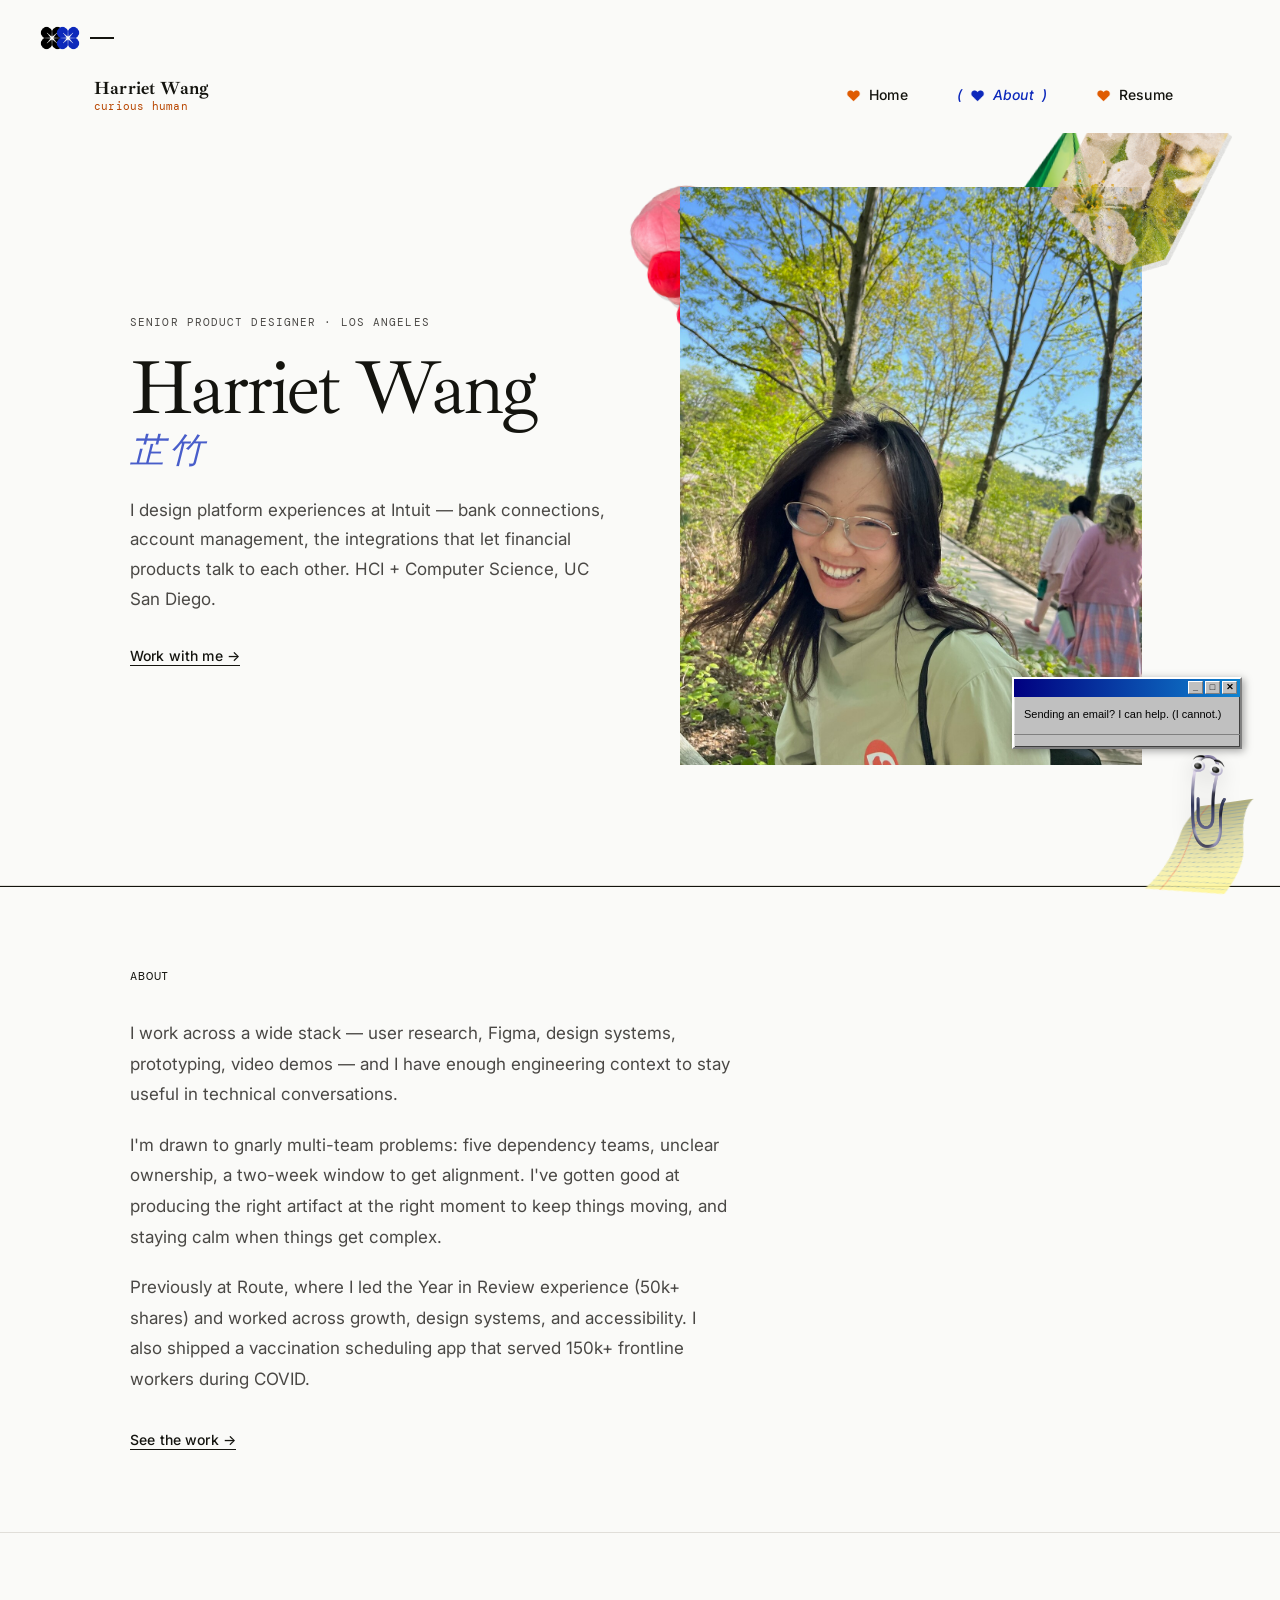
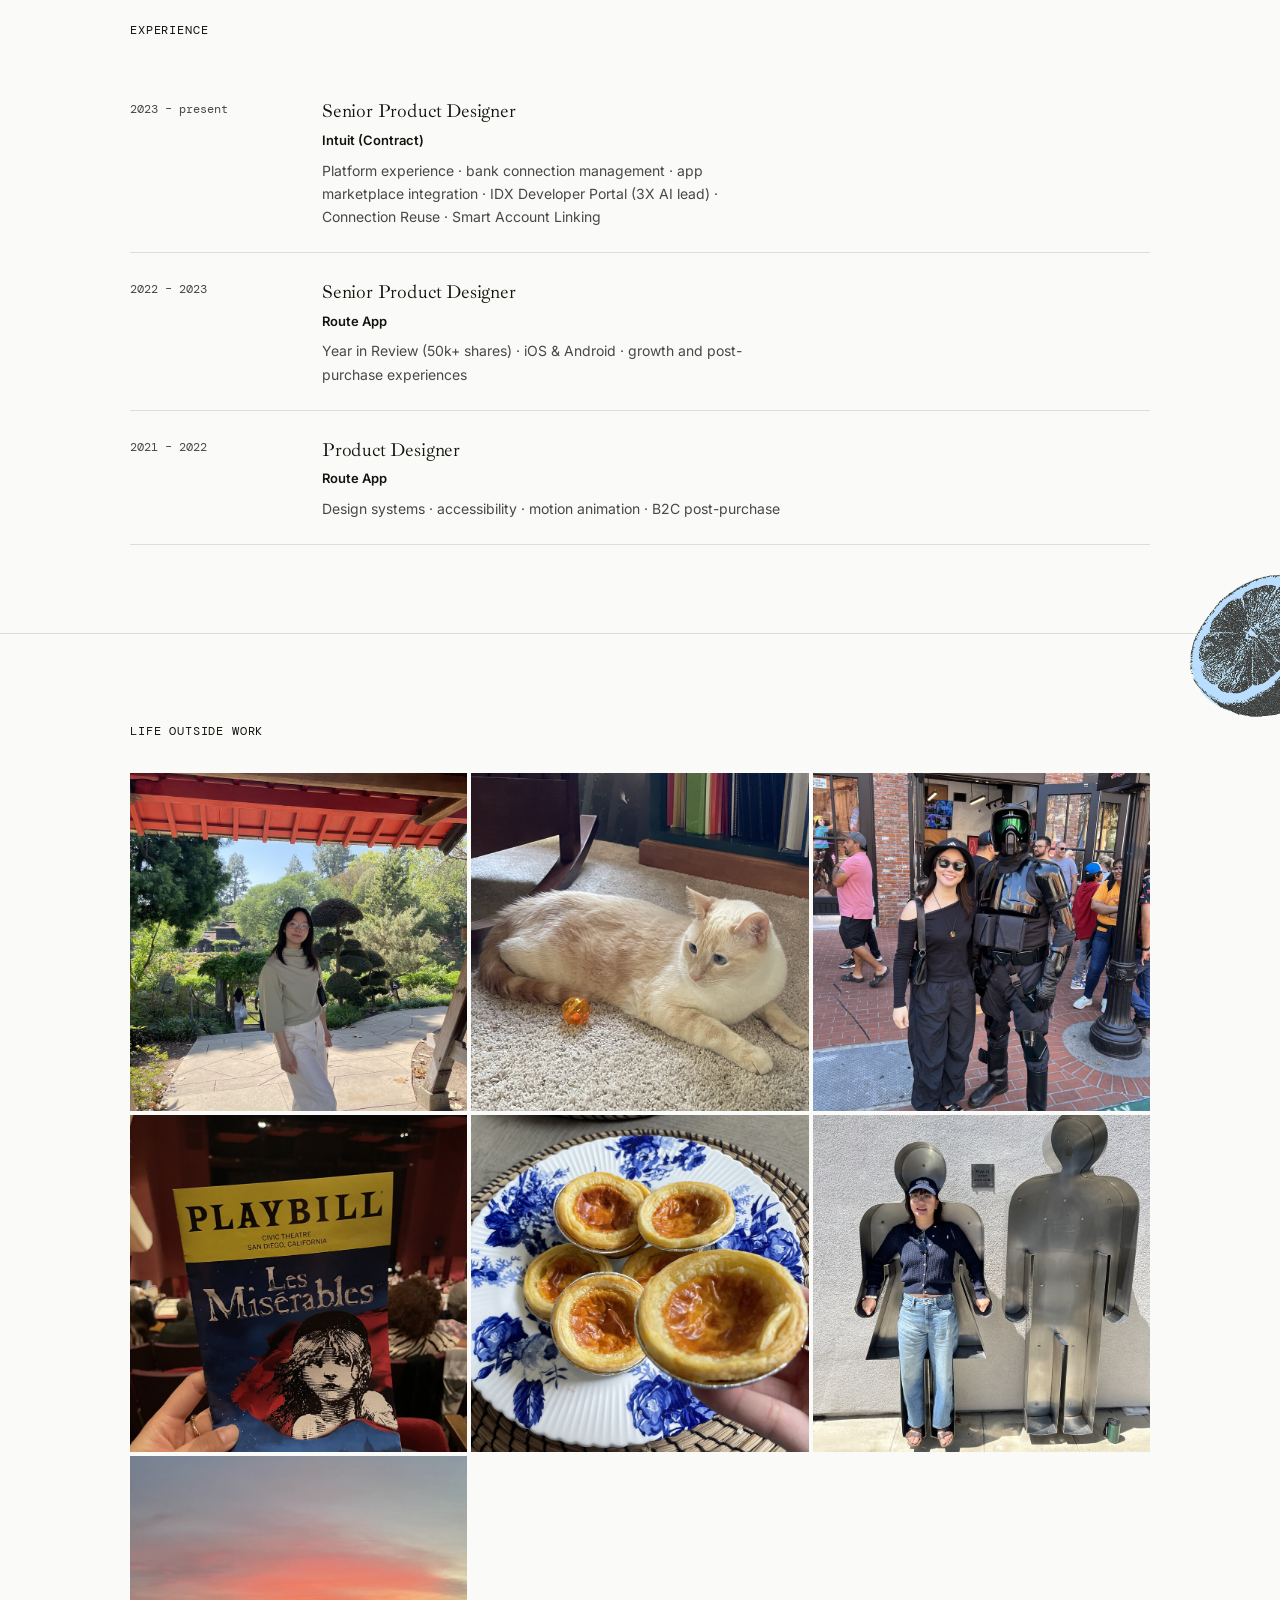
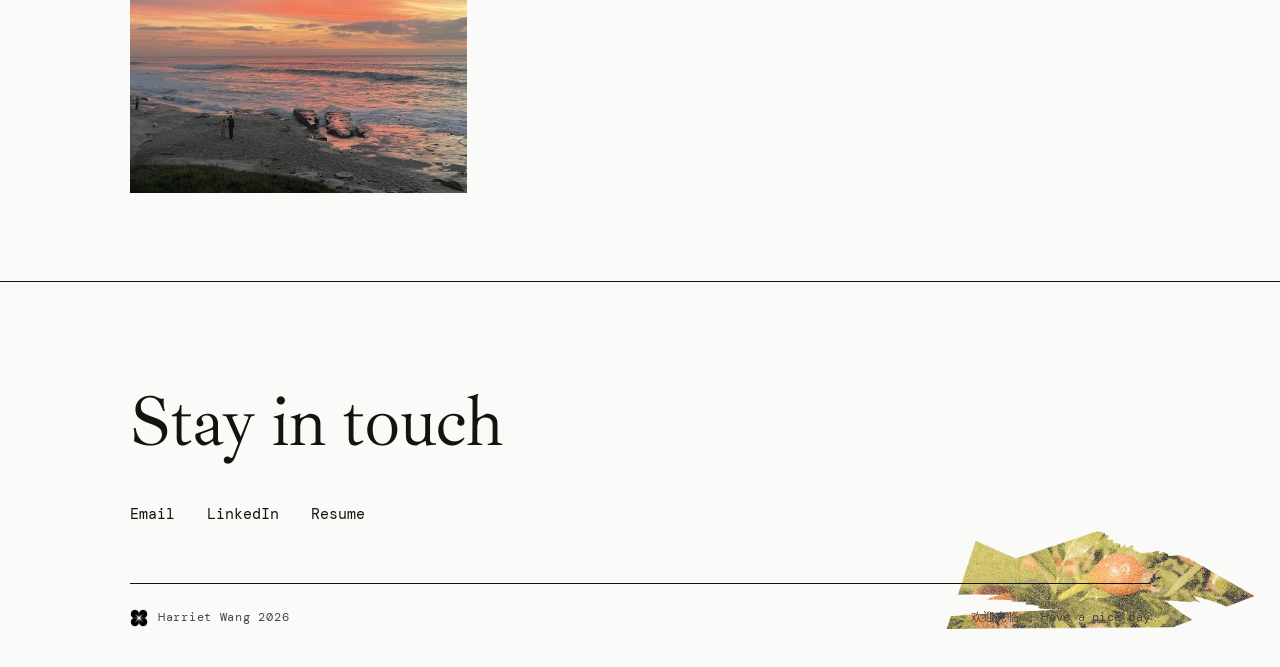
==== commit 506d4c55: "updated site with content, arhive pages, and new resume" ====
--- a/pages/about.html
+++ b/pages/about.html
@@ -64,8 +64,12 @@
       </p>
       <a href="mailto:harrietzzw@gmail.com" class="link-primary">Work with me →</a>
     </div>
-    <div class="about-hero__photo">
-      <img src="../img/harriet.jpg" alt="Harriet Wang" loading="lazy"/>
+    <div class="about-hero__photo-outer">
+      <img src="../img/kirby.png" alt="" class="about-hero__deco about-hero__deco--kirby"/>
+      <img src="../img/plumbob.png" alt="" class="about-hero__deco about-hero__deco--plumbob"/>
+      <div class="about-hero__photo">
+        <img src="../img/more-harriet.jpg" alt="Harriet Wang" loading="lazy"/>
+      </div>
     </div>
   </div>
 </section>
@@ -84,33 +88,6 @@
 
 <hr class="rule"/>
 
-<section>
-  <div class="container about-photo">
-    <img src="../img/dandelion.png" alt="" class="deco about-photo__deco" aria-hidden="true"/>
-    <div class="about-photo__frame">
-      <img src="../img/ferris-wheel.png" alt="Navy Pier ferris wheel"/>
-    </div>
-  </div>
-</section>
-
-<hr class="rule"/>
-
-<section style="padding: clamp(3rem,7vw,5.5rem) 0;">
-  <div class="container">
-    <h2 class="section-label fade-in">What I do</h2>
-    <div class="skills-grid fade-in">
-      <div class="skill-item"><div class="skill-item__icon">✏️</div><h3 class="skill-item__title">Design</h3><p class="skill-item__list">Product design · UX · Interaction · Design systems · Prototyping · Motion</p></div>
-      <div class="skill-item"><div class="skill-item__icon">🔬</div><h3 class="skill-item__title">Research</h3><p class="skill-item__list">User interviews · Usability testing · A/B testing · Synthesis · Recruitment</p></div>
-      <div class="skill-item"><div class="skill-item__icon">🛠️</div><h3 class="skill-item__title">Craft & Tools</h3><p class="skill-item__list">Figma · ProtoPie · After Effects · Video editing · HTML/CSS · Figma MCP · Claude</p></div>
-      <div class="skill-item"><div class="skill-item__icon">🤝</div><h3 class="skill-item__title">Collaboration</h3><p class="skill-item__list">Cross-functional alignment · Stakeholder management · Fast turnaround · Calm under pressure</p></div>
-      <div class="skill-item"><div class="skill-item__icon">🤖</div><h3 class="skill-item__title">AI-Empowered</h3><p class="skill-item__list">3X AI initiatives · Figma MCP · Claude agents · AI-assisted content review</p></div>
-      <div class="skill-item"><div class="skill-item__icon">🧠</div><h3 class="skill-item__title">Domain</h3><p class="skill-item__list">Fintech · Platform UX · Developer-facing products · B2C · Bank connection infra</p></div>
-    </div>
-  </div>
-</section>
-
-<hr class="rule"/>
-
 <section style="padding: clamp(3rem,7vw,5.5rem) 0; position:relative;">
   <img src="../img/lemon.png" alt="" class="deco exp-photo-deco" aria-hidden="true"/>
   <div class="container">
@@ -123,48 +100,38 @@
 
 <hr class="rule"/>
 
-<section style="padding: clamp(3rem,7vw,5.5rem) 0;">
-  <div class="container">
-    <h2 class="section-label fade-in">Outside work</h2>
-    <div class="outside-grid fade-in">
-      <div class="outside-card">
-        <div class="outside-card__emoji">🚀</div>
-        <h3 class="outside-card__title">Science Fiction</h3>
-        <p class="outside-card__body">I analyze and write about the cultural and technological foundations of classic and modern sci-fi — the anxiety that makes a story resonate, the tech predictions that aged well (and didn't).</p>
-        <p class="outside-card__quote">"Compassion: that's the one thing no machine ever had. Maybe it's the one thing that keeps men ahead of them." — Star Trek</p>
-      </div>
-      <div class="outside-card">
-        <div class="outside-card__emoji">🎨</div>
-        <h3 class="outside-card__title">Art & Visual Culture</h3>
-        <p class="outside-card__body">Brutalism, retro print, generative art, the intersection of art history and computation. My design sensibility comes from somewhere — this is a lot of it.</p>
-      </div>
-    </div>
-  </div>
-</section>
-
-<hr class="rule"/>
-
 <!-- ============================================================
      Life outside work — Instagram-style photo grid. Hover each cell
      to see the caption via the custom cursor tooltip (same
-     mechanism the project cards use — just a data-cursor attribute).
-     Swap the grey .ig-cell__ph placeholder divs for real
-     <img src="..."/> tags once photos are ready; the data-cursor
-     caption and hover behavior need no changes. To add a photo,
-     copy one .ig-cell block and edit the caption + placeholder text.
+     mechanism the project cards use — data-cursor attribute).
+     Captions were written from filenames only where I (Claude)
+     couldn't visually confirm content (converted-from-HEIC photos) —
+     flagged to Harriet in chat to double check/correct.
      ============================================================ -->
 <section style="padding: clamp(3rem,7vw,5.5rem) 0;">
   <div class="container">
     <h2 class="section-label fade-in">Life outside work</h2>
     <div class="ig-grid fade-in">
-      <div class="ig-cell" data-cursor="Harriet giving a talk at SDXD conference" role="img" aria-label="Harriet giving a talk at SDXD conference">
-        <div class="ig-cell__ph"><span>SDXD talk</span></div>
+      <div class="ig-cell" data-cursor="Wandering a Japanese garden" role="img" aria-label="Wandering a Japanese garden">
+        <img src="../img/lifestyle/park.jpg" alt="Wandering a Japanese garden" loading="lazy"/>
       </div>
-      <div class="ig-cell" data-cursor="Harriet's cats" role="img" aria-label="Harriet's cats">
-        <div class="ig-cell__ph"><span>the cats</span></div>
+      <div class="ig-cell" data-cursor="My cat" role="img" aria-label="My cat">
+        <img src="../img/lifestyle/my-cat.jpg" alt="My cat" loading="lazy"/>
       </div>
-      <div class="ig-cell" data-cursor="Harriet enjoys hiking in her free time" role="img" aria-label="Harriet enjoys hiking in her free time">
-        <div class="ig-cell__ph"><span>hiking</span></div>
+      <div class="ig-cell" data-cursor="San Diego Comic-Con" role="img" aria-label="San Diego Comic-Con">
+        <img src="../img/lifestyle/sdcc.jpg" alt="San Diego Comic-Con" loading="lazy"/>
+      </div>
+      <div class="ig-cell" data-cursor="Catching a musical" role="img" aria-label="Catching a musical">
+        <img src="../img/lifestyle/musicals.jpg" alt="Catching a musical" loading="lazy"/>
+      </div>
+      <div class="ig-cell" data-cursor="Weekend baking project" role="img" aria-label="Weekend baking project">
+        <img src="../img/lifestyle/baking.jpg" alt="Weekend baking project" loading="lazy"/>
+      </div>
+      <div class="ig-cell" data-cursor="Good times" role="img" aria-label="Good times">
+        <img src="../img/lifestyle/fun.jpg" alt="Good times" loading="lazy"/>
+      </div>
+      <div class="ig-cell" data-cursor="A moment I liked" role="img" aria-label="A moment I liked">
+        <img src="../img/lifestyle/img-4380.jpg" alt="A moment I liked" loading="lazy"/>
       </div>
     </div>
   </div>
@@ -178,7 +145,7 @@
     <h2 class="footer__headline">Stay in touch</h2>
     <div class="footer__links">
       <a href="mailto:harrietzzw@gmail.com" class="footer__link">Email</a>
-      <a href="#" class="footer__link">LinkedIn</a>
+      <a href="https://www.linkedin.com/in/harrietwang/" class="footer__link" target="_blank" rel="noopener">LinkedIn</a>
       <a href="../files/Harriet-Wang-Resume.pdf" class="footer__link">Resume</a>
     </div>
     <div class="footer__bottom">
--- a/css/style.css
+++ b/css/style.css
@@ -175,7 +175,7 @@
 .hero__photo-outer { position: relative; width: 100%; max-width: 380px; padding: 22px 0 56px; }
 .hero__photo-wrap {
   width: 100%;
-  aspect-ratio: 1 / 1.05;
+  aspect-ratio: 4 / 5;
   border-radius: 0;
   overflow: hidden;
   background: #DCDBD7;
@@ -185,7 +185,7 @@
 }
 .hero__photo {
   width: 100%; height: 100%;
-  object-fit: cover; object-position: center 22%; display: block;
+  object-fit: cover; object-position: center; display: block;
 }
 .hero__deco { position: absolute; pointer-events: none; user-select: none; }
 .hero__deco--blossom { width: 46%; left: -18%; bottom: 6%; z-index: 1; transform: rotate(-6deg); }
@@ -247,6 +247,14 @@
 
 .link-muted { font-size: 0.875rem; color: var(--mid); transition: color 0.18s; }
 .link-muted:hover { color: var(--ink); }
+.link-inline {
+  color: inherit;
+  text-decoration: underline;
+  text-decoration-color: var(--accent);
+  text-underline-offset: 2px;
+  transition: color 0.18s ease, text-decoration-color 0.18s ease;
+}
+.link-inline:hover { color: var(--accent); text-decoration-color: currentColor; }
 
 /* ============================================  SECTION LABELS  */
 .section-label {
@@ -441,11 +449,12 @@
   animation: page-slide-up 0.45s ease both;
 }
 
-/* star / featured card — full-width horizontal */
-.project-card--star { grid-column: 1 / -1; flex-direction: row; }
-.project-card--star .project-card__thumb { width: 42%; aspect-ratio: unset; min-height: 240px; flex-shrink: 0; }
-.project-card--star .project-card__body  { padding: 2rem 2.25rem; justify-content: center; }
-.project-card--star .project-card__title { font-size: 1.75rem; }
+/* NOTE: .project-card--star intentionally has NO grid-column/layout override
+   here — homepage cards are a plain, uniform 2-col grid regardless of the
+   `star` flag in projects-data.js. The "★ Featured" tag still renders via the
+   tags array, it just no longer changes the card's size/layout on the
+   homepage. (Still used for a wider card treatment in the "More work"
+   carousel only — see .project-carousel__track .project-card--star above.) */
 
 /* legacy alias kept for safety */
 .project-card--full { grid-column: 1 / -1; flex-direction: row; }
@@ -542,8 +551,12 @@
 .about-hero__name .zh { display: block; font-size: 0.45em; letter-spacing: 0.12em; color: var(--accent); opacity: 0.75; font-style: italic; margin-top: 0.3em; }
 .about-hero__bio { font-size: clamp(0.9375rem, 1.4vw, 1.0625rem); color: var(--mid); line-height: 1.75; font-weight: 400; margin-bottom: 1.75rem; max-width: 480px; }
 
-.about-hero__photo { border-radius: 0; overflow: hidden; border: none; aspect-ratio: 4/5; background: #DCDBD7; display: flex; align-items: center; justify-content: center; }
+.about-hero__photo-outer { position: relative; width: 100%; padding: 18px 8px 48px; }
+.about-hero__photo { border-radius: 0; overflow: hidden; border: none; aspect-ratio: 4/5; background: #DCDBD7; display: flex; align-items: center; justify-content: center; position: relative; z-index: 3; }
 .about-hero__photo img { width: 100%; height: 100%; object-fit: cover; object-position: center 20%; }
+.about-hero__deco { position: absolute; pointer-events: none; user-select: none; filter: drop-shadow(3px 5px 0 rgba(0,0,0,0.12)); }
+.about-hero__deco--kirby { width: 30%; left: -13%; bottom: 4%; z-index: 4; transform: rotate(-8deg); }
+.about-hero__deco--plumbob { width: 16%; right: -7%; top: -6%; z-index: 2; transform: rotate(10deg); }
 .about-bio-section { padding: clamp(3rem,7vw,5rem) 0; border-top: 1.5px solid var(--ink); }
 .about-bio-section p { font-size: clamp(0.9375rem,1.4vw,1.0625rem); color: var(--mid); line-height: 1.8; max-width: 600px; margin-bottom: 1.25rem; }
 .about-bio-section p:last-of-type { margin-bottom: 2rem; }
@@ -615,7 +628,7 @@
 .project-section__body:last-child { margin-bottom: 0; }
 
 /* Project images */
-.project-img { width: 100%; border-radius: 0; overflow: hidden; border: 1.5px solid var(--ink); margin: 1.5rem 0; background: var(--surface); }
+.project-img { width: 100%; border-radius: 0; overflow: hidden; border: none; margin: 1.5rem 0; background: var(--surface); }
 .project-img img { width: 100%; display: block; }
 .project-img-grid { display: grid; grid-template-columns: 1fr 1fr; gap: 1rem; margin: 1.5rem 0; }
 .project-img-grid .project-img { margin: 0; }
@@ -682,7 +695,7 @@
   .project-card--full { flex-direction: column; }
   .project-card--full .project-card__thumb { width: 100%; aspect-ratio: 16/9; }
   .about-hero__inner { grid-template-columns: 1fr; }
-  .about-hero__photo { max-width: 320px; }
+  .about-hero__photo-outer { max-width: 320px; }
   .exp-item { grid-template-columns: 1fr; gap: 0.2rem; }
   .project-meta { grid-template-columns: 1fr 1fr; }
   .project-body__layout { grid-template-columns: 1fr; }
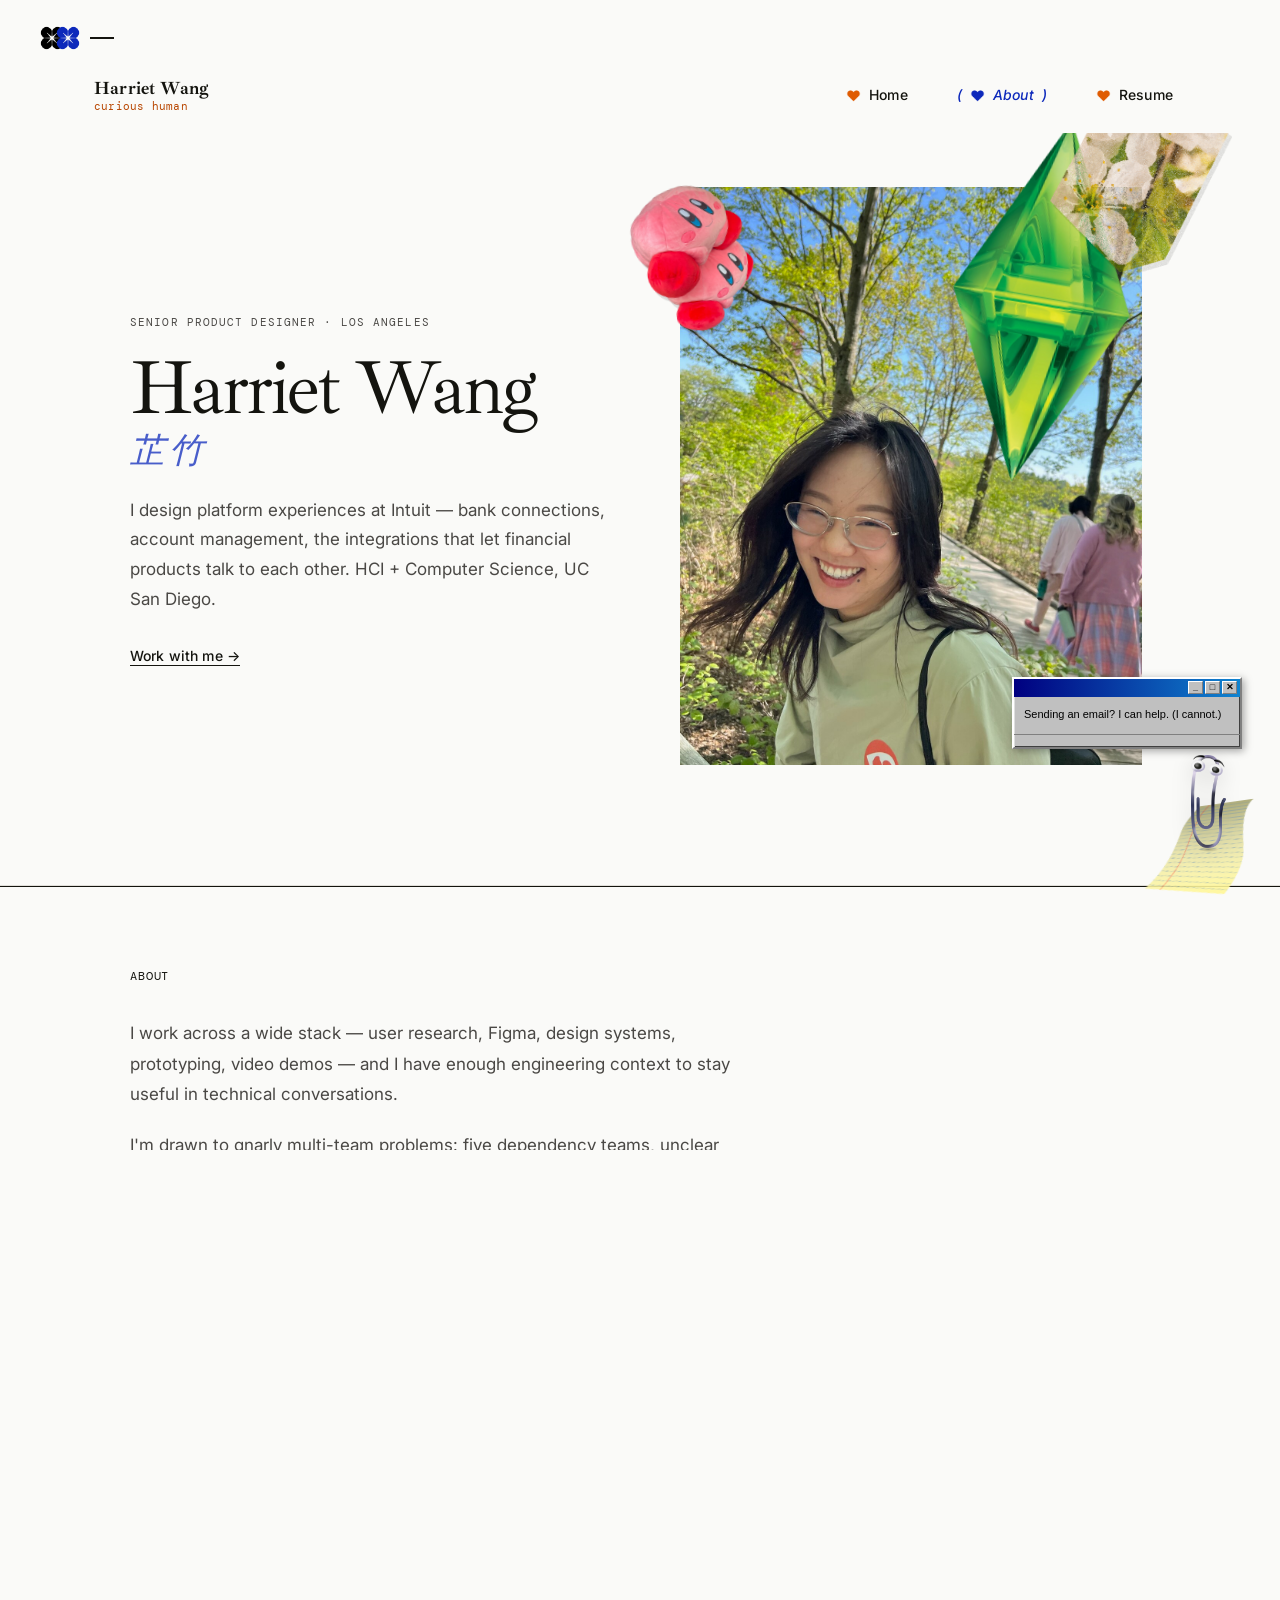
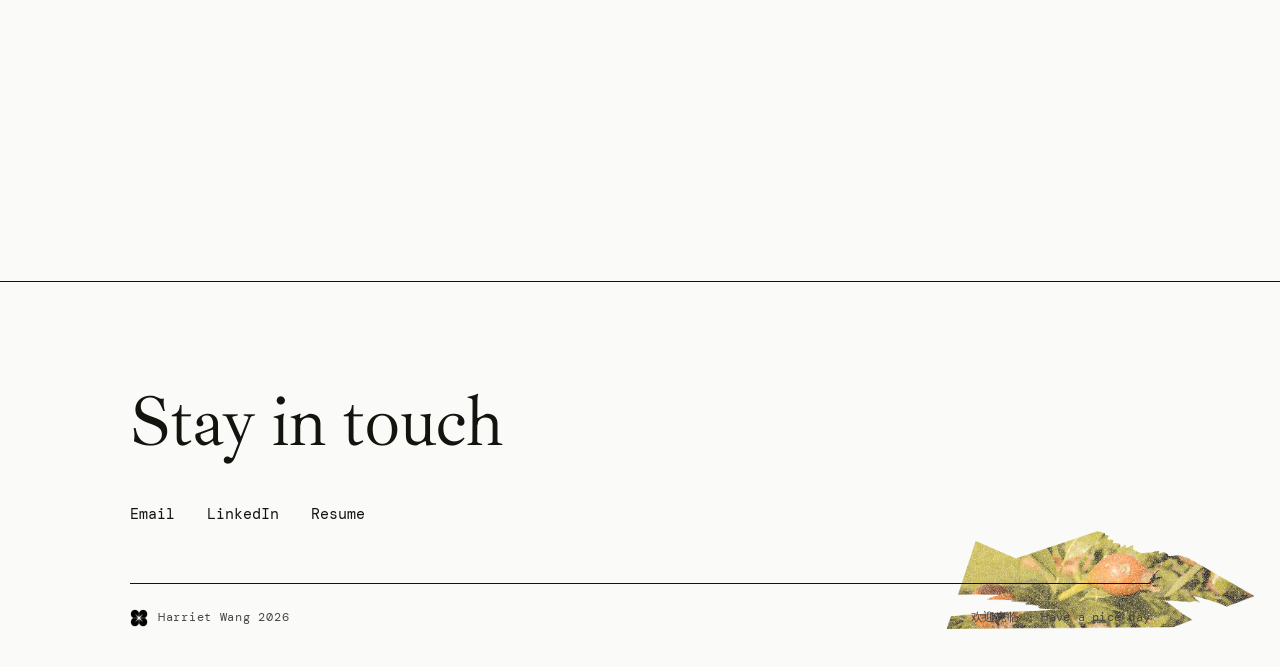
==== commit 7f0b91cf: "fix z-index of images on about page" ====
--- a/pages/about.html
+++ b/pages/about.html
@@ -4,19 +4,19 @@
   <meta charset="UTF-8"/><meta name="viewport" content="width=device-width, initial-scale=1.0"/>
   <title>About — Harriet Wang</title>
   <meta name="description" content="About Harriet Wang — a product designer with 6+ years across fintech platforms, design systems, and B2C growth experiences."/>
-  <link rel="canonical" href="https://your-domain-here.com/pages/about.html"/>
+  <link rel="canonical" href="https://harrietwang.com/pages/about.html"/>
 
-  <!-- Open Graph / social preview — update SITE in this comment's source (build script) once the real domain is live -->
+  <!-- Open Graph / social preview -->
   <meta property="og:type" content="website"/>
   <meta property="og:site_name" content="Harriet Wang"/>
   <meta property="og:title" content="About — Harriet Wang"/>
   <meta property="og:description" content="About Harriet Wang — a product designer with 6+ years across fintech platforms, design systems, and B2C growth experiences."/>
-  <meta property="og:url" content="https://your-domain-here.com/pages/about.html"/>
-  <meta property="og:image" content="https://your-domain-here.com/img/og-image.jpg"/>
+  <meta property="og:url" content="https://harrietwang.com/pages/about.html"/>
+  <meta property="og:image" content="https://harrietwang.com/img/og-image.jpg"/>
   <meta name="twitter:card" content="summary_large_image"/>
   <meta name="twitter:title" content="About — Harriet Wang"/>
   <meta name="twitter:description" content="About Harriet Wang — a product designer with 6+ years across fintech platforms, design systems, and B2C growth experiences."/>
-  <meta name="twitter:image" content="https://your-domain-here.com/img/og-image.jpg"/>
+  <meta name="twitter:image" content="https://harrietwang.com/img/og-image.jpg"/>
 
   <link rel="icon" href="../favicon.ico" sizes="any"/>
   <link rel="icon" type="image/png" sizes="32x32" href="../img/favicon-32.png"/>
@@ -65,8 +65,8 @@
       <a href="mailto:harrietzzw@gmail.com" class="link-primary">Work with me →</a>
     </div>
     <div class="about-hero__photo-outer">
-      <img src="../img/kirby.png" alt="" class="about-hero__deco about-hero__deco--kirby"/>
-      <img src="../img/plumbob.png" alt="" class="about-hero__deco about-hero__deco--plumbob"/>
+      <img src="../img/kirby.png" alt="" class="about-hero__deco about-hero__deco--kirby"  style="z-index: 999;"/>
+      <img src="../img/plumbob.png" alt="" class="about-hero__deco about-hero__deco--plumbob" style="z-index: 998;"/>
       <div class="about-hero__photo">
         <img src="../img/more-harriet.jpg" alt="Harriet Wang" loading="lazy"/>
       </div>
--- a/css/style.css
+++ b/css/style.css
@@ -106,12 +106,17 @@
 /* lifted pill once scrolled */
 .nav.scrolled { padding-top: 10px; }
 .nav.scrolled .nav__pill {
-  background: rgba(250,250,248,0.72);
-  backdrop-filter: blur(18px) saturate(160%);
-  -webkit-backdrop-filter: blur(18px) saturate(160%);
-  border-radius: 999px;
+  background: linear-gradient(155deg, rgba(255,255,255,0.55), rgba(250,250,248,0.42) 40%, rgba(250,250,248,0.55));
+  border: 1px solid rgba(255,255,255,0.55);
+  backdrop-filter: blur(22px) saturate(180%);
+  -webkit-backdrop-filter: blur(22px) saturate(180%);
+  border-radius: 16px;
   padding: 12px 22px;
-  box-shadow: 0 1px 0 rgba(20,20,15,0.08), 0 12px 30px -14px rgba(20,20,15,0.28);
+  box-shadow:
+    inset 0 1px 0 rgba(255,255,255,0.75),
+    inset 0 0 0 1px rgba(255,255,255,0.12),
+    0 1px 0 rgba(20,20,15,0.06),
+    0 14px 34px -16px rgba(20,20,15,0.32);
 }
 
 .nav__brandtext { display: flex; flex-direction: column; line-height: 1.2; gap: 1px; }
@@ -421,17 +426,8 @@
   border-color: var(--mid);
 }
 
-/* ── CARD CLICK EXIT ANIMATION ── */
-@keyframes card-leave {
-  0%   { opacity: 1; transform: translateY(-2px) scale(1); box-shadow: 0 0 0 2px var(--accent); }
-  35%  { opacity: 1; transform: translateY(-2px) scale(1); box-shadow: 0 0 0 2px var(--accent); }
-  100% { opacity: 0; transform: translateY(-10px) scale(1.01); box-shadow: none; }
-}
-.project-card.is-leaving {
-  animation: card-leave 0.32s ease forwards !important;
-  pointer-events: none; z-index: 5;
-  border-color: var(--accent);
-}
+/* ── DELETED CARD CLICK EXIT ANIMATION ── */
+
 
 /* ── PAGE ENTER ANIMATION ── */
 /* Body fades in — NO transform here; transform on body breaks position:fixed (cursor, nav) */
@@ -628,7 +624,7 @@
 .project-section__body:last-child { margin-bottom: 0; }
 
 /* Project images */
-.project-img { width: 100%; border-radius: 0; overflow: hidden; border: none; margin: 1.5rem 0; background: var(--surface); }
+.project-img { width: 100%; border-radius: 0; overflow: hidden; border: none; margin: 1.5rem 0; }
 .project-img img { width: 100%; display: block; }
 .project-img-grid { display: grid; grid-template-columns: 1fr 1fr; gap: 1rem; margin: 1.5rem 0; }
 .project-img-grid .project-img { margin: 0; }
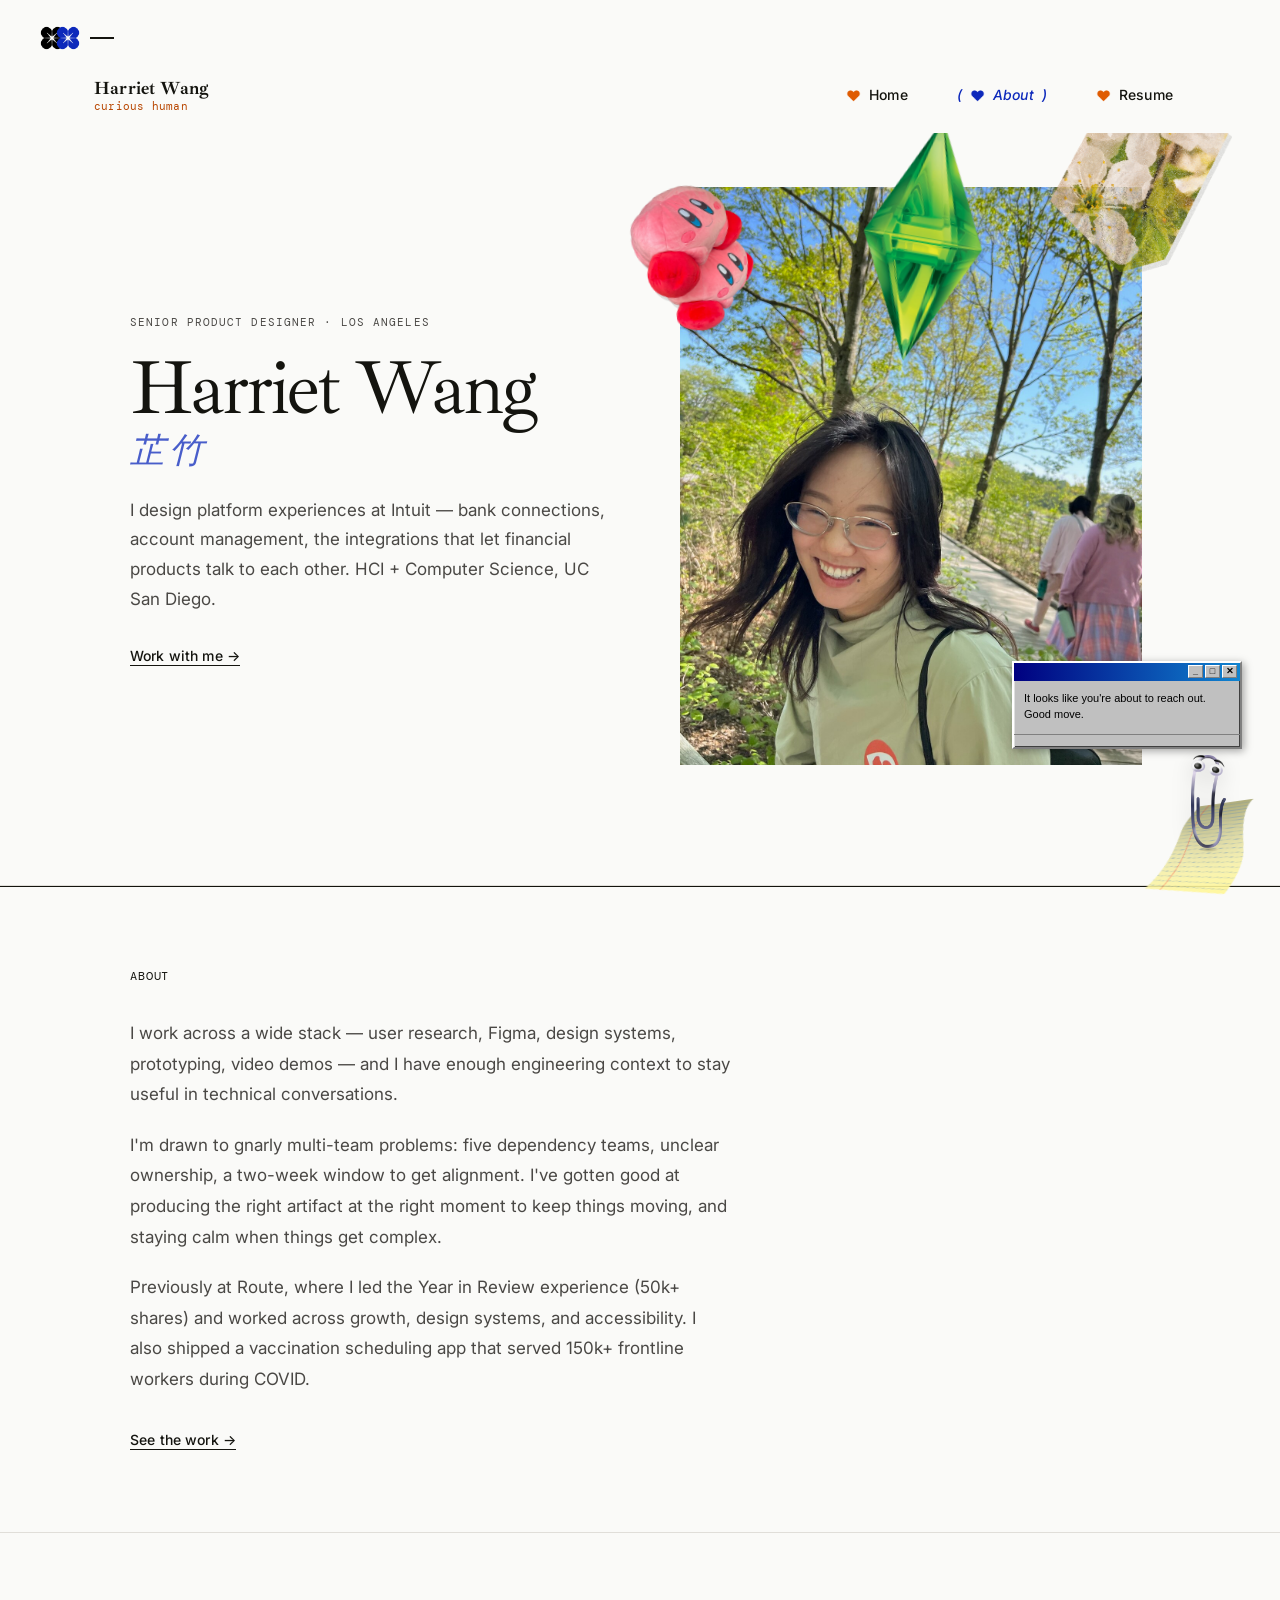
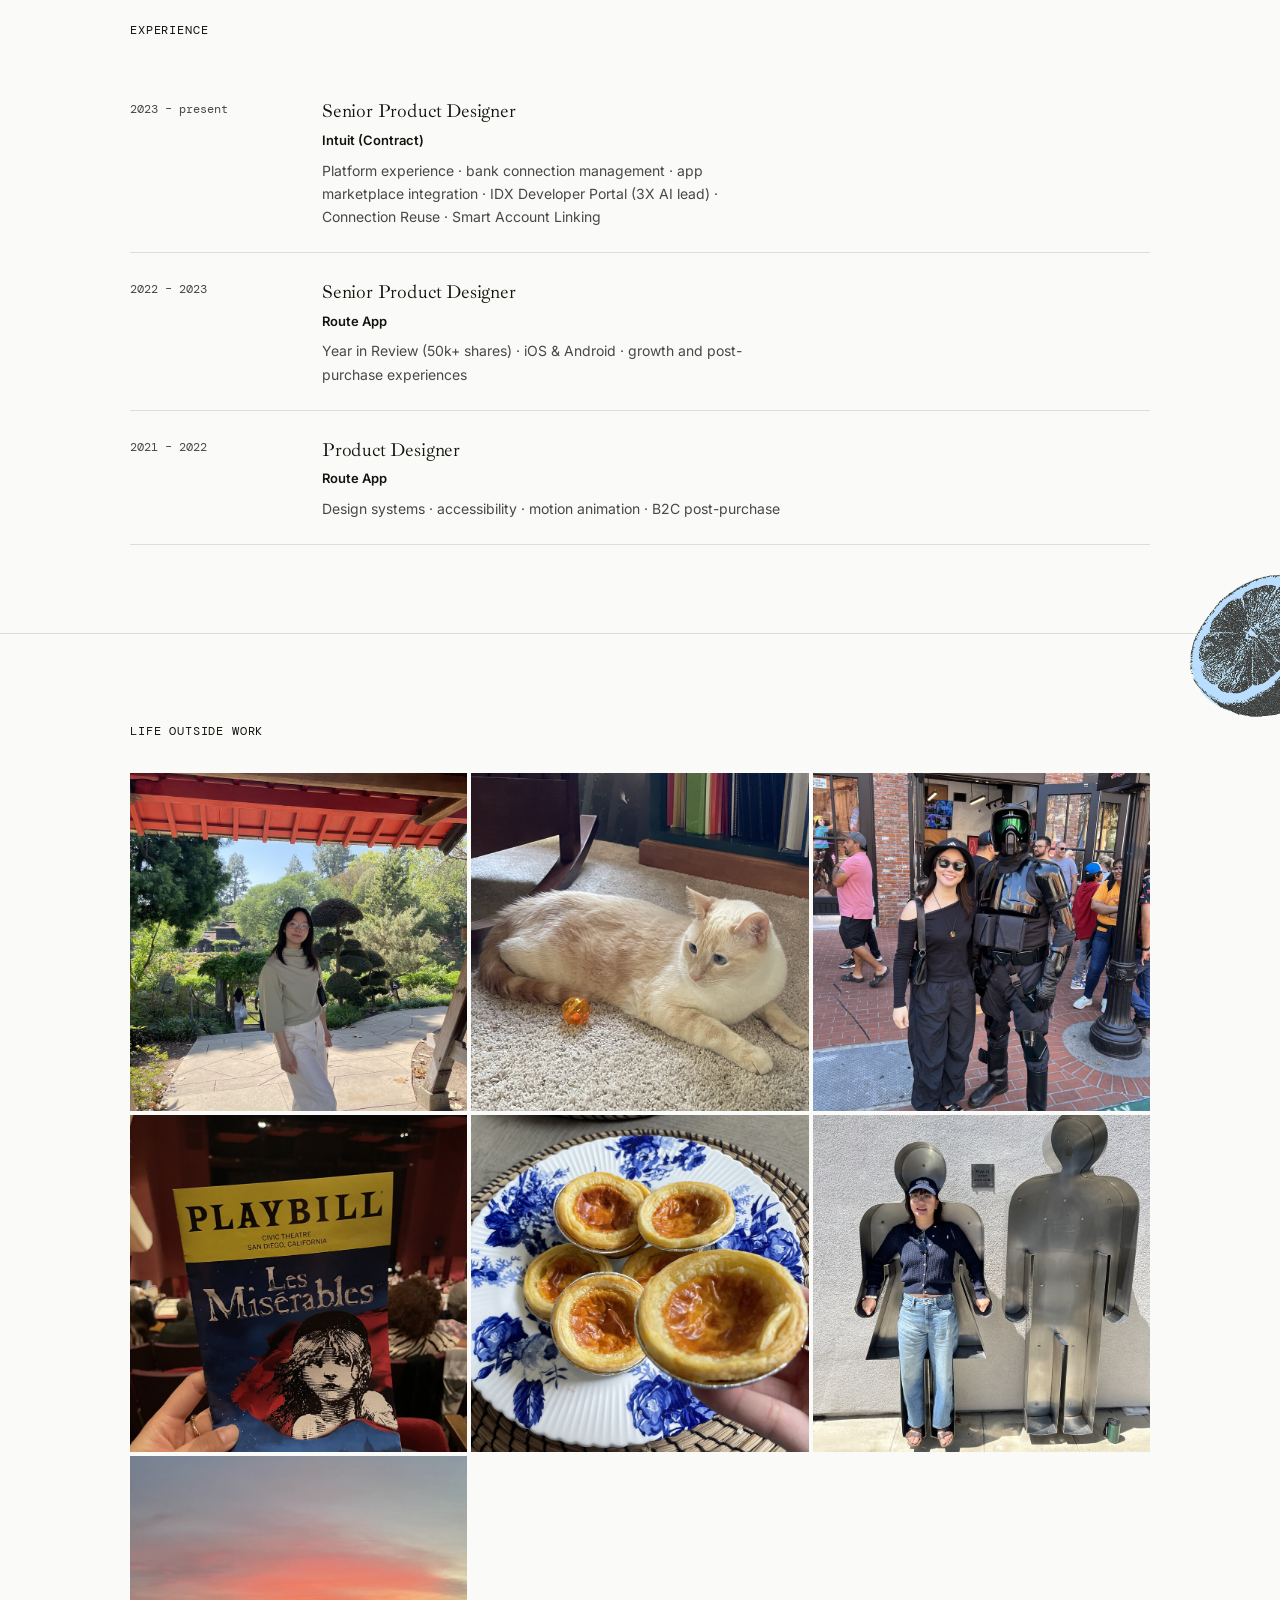
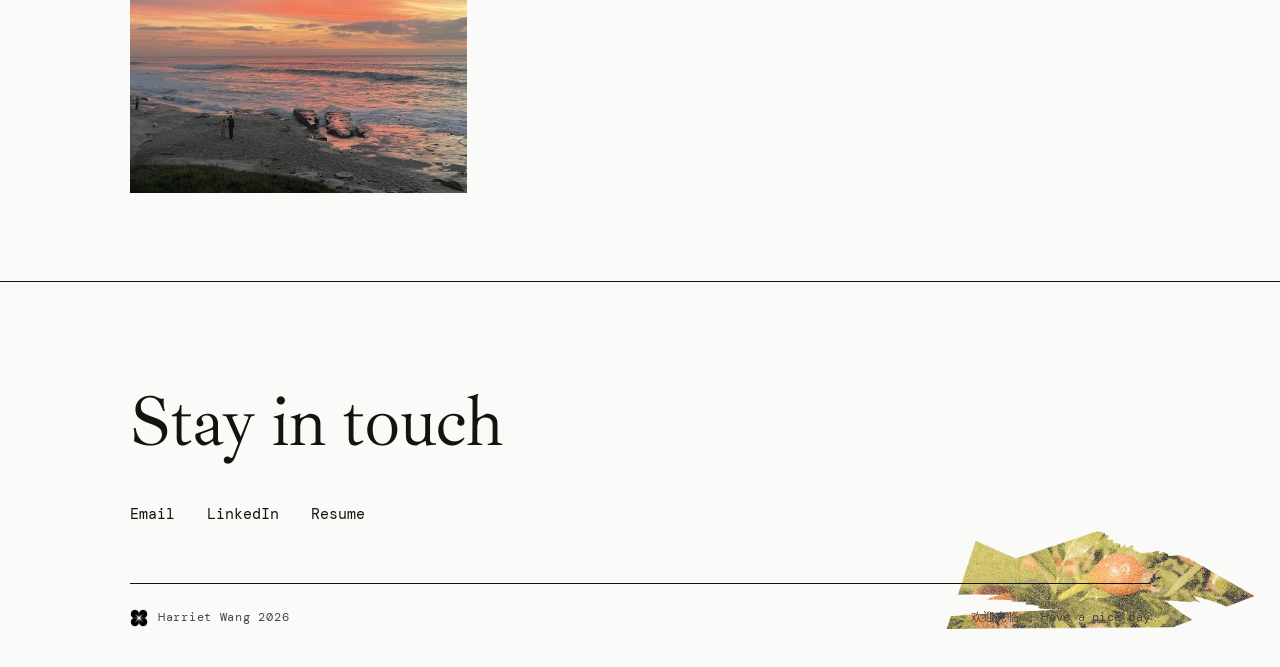
==== commit dbf595eb: "fix z-index again and right hero image in Route Design page" ====
--- a/pages/about.html
+++ b/pages/about.html
@@ -65,8 +65,8 @@
       <a href="mailto:harrietzzw@gmail.com" class="link-primary">Work with me →</a>
     </div>
     <div class="about-hero__photo-outer">
-      <img src="../img/kirby.png" alt="" class="about-hero__deco about-hero__deco--kirby"  style="z-index: 999;"/>
-      <img src="../img/plumbob.png" alt="" class="about-hero__deco about-hero__deco--plumbob" style="z-index: 998;"/>
+      <img src="../img/kirby.png" alt="" class="about-hero__deco about-hero__deco--kirby"  style="z-index: 999 !important;"/>
+      <img src="../img/plumbob.png" alt="" class="about-hero__deco about-hero__deco--plumbob" style="z-index: 998 !important; width:25% !important; left:40% !important; "/>
       <div class="about-hero__photo">
         <img src="../img/more-harriet.jpg" alt="Harriet Wang" loading="lazy"/>
       </div>
